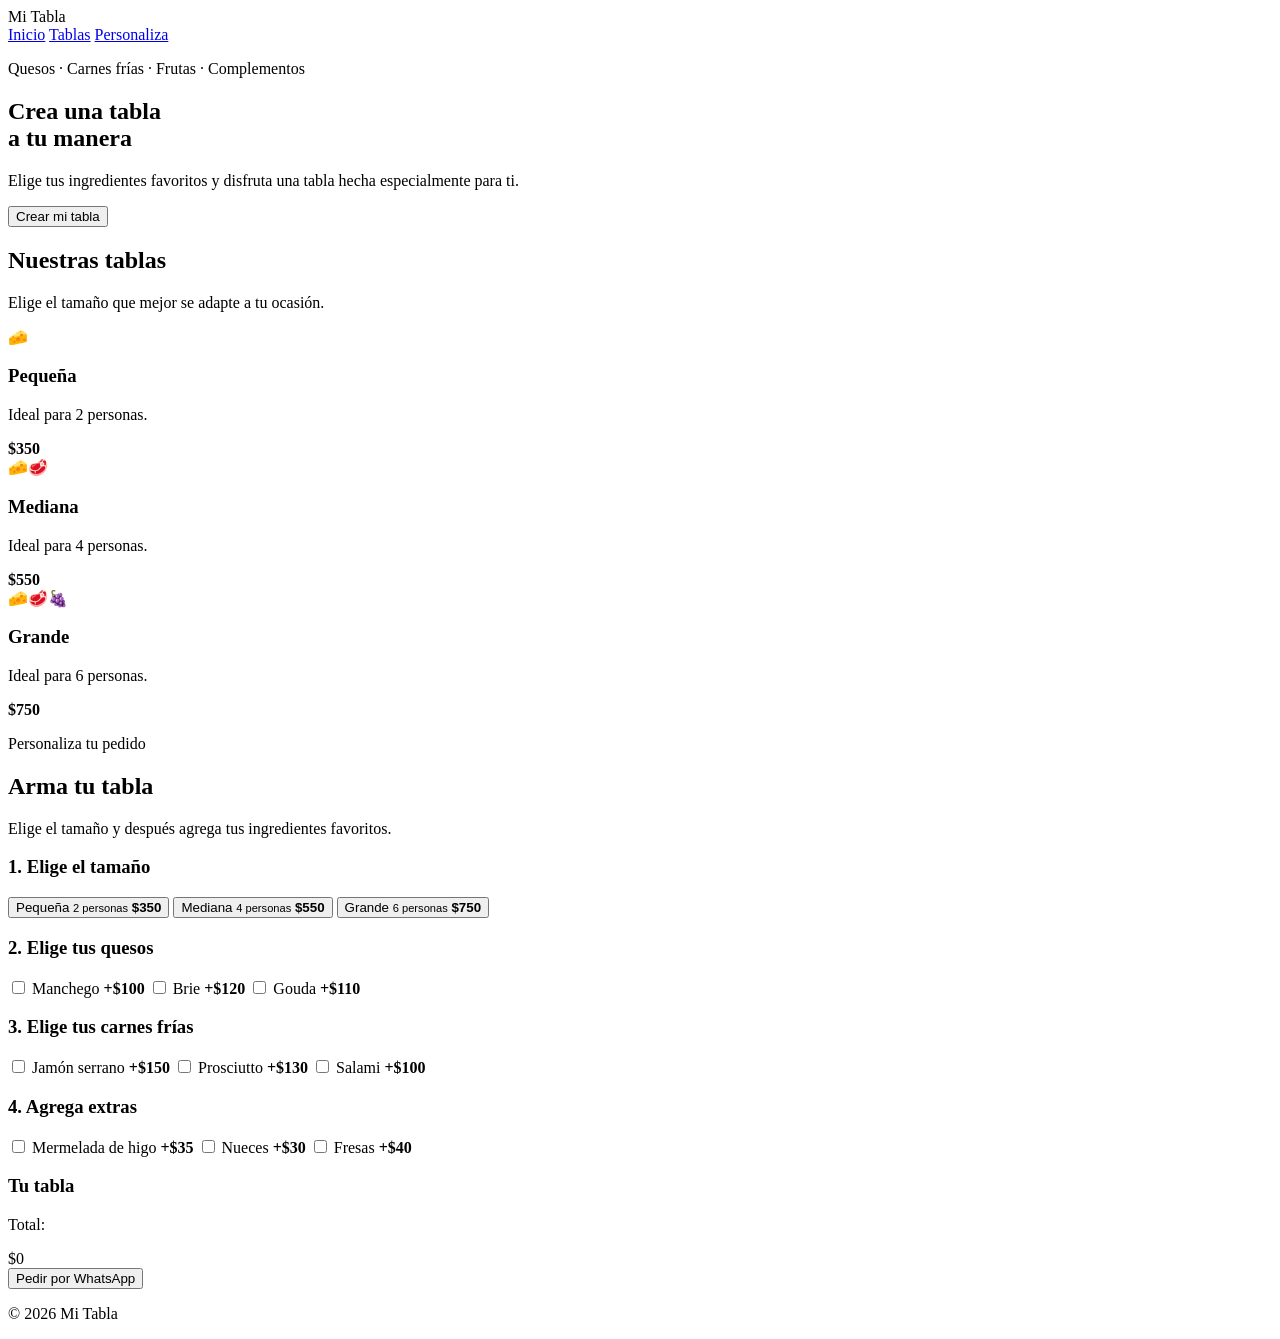
==== index.html @ a22daa03 "fase uno" ====
<!DOCTYPE html>
<html lang="es">

<head>
    <meta charset="UTF-8">
    <meta name="viewport" content="width=device-width, initial-scale=1.0">

    <title>Mi Tabla | Quesos y Carnes Frías</title>

    <link rel="stylesheet" href="css/styles.css">
</head>

<body>

    <!-- Navegación -->

    <header class="navbar">

        <div class="logo">
            Mi Tabla
        </div>

        <nav>
            <a href="#inicio">Inicio</a>
            <a href="#tablas">Tablas</a>
            <a href="#personaliza">Personaliza</a>
        </nav>

    </header>


    <!-- Portada -->

    <main>

        <section id="inicio" class="hero">

            <div class="hero-contenido">

                <p class="subtitulo">
                    Quesos · Carnes frías · Frutas · Complementos
                </p>

                <h1>
                    Crea una tabla<br>
                    a tu manera
                </h1>

                <p>
                    Elige tus ingredientes favoritos y disfruta
                    una tabla hecha especialmente para ti.
                </p>

                <button id="botonComenzar">
                    Crear mi tabla
                </button>

            </div>

        </section>


        <!-- Tablas -->

        <section id="tablas" class="seccion">

            <h2>Nuestras tablas</h2>

            <p class="descripcion">
                Elige el tamaño que mejor se adapte a tu ocasión.
            </p>


            <div class="tablas-container">

                <article class="tabla-card">

                    <div class="tabla-imagen">
                        🧀
                    </div>

                    <h3>Pequeña</h3>

                    <p>
                        Ideal para 2 personas.
                    </p>

                    <strong>$350</strong>

                </article>


                <article class="tabla-card">

                    <div class="tabla-imagen">
                        🧀🥩
                    </div>

                    <h3>Mediana</h3>

                    <p>
                        Ideal para 4 personas.
                    </p>

                    <strong>$550</strong>

                </article>


                <article class="tabla-card">

                    <div class="tabla-imagen">
                        🧀🥩🍇
                    </div>

                    <h3>Grande</h3>

                    <p>
                        Ideal para 6 personas.
                    </p>

                    <strong>$750</strong>

                </article>

            </div>

        </section>


        <!-- Personalización -->
<section id="personaliza" class="constructor">

    <div class="constructor-header">

        <p class="subtitulo">
            Personaliza tu pedido
        </p>

        <h2>Arma tu tabla</h2>

        <p>
            Elige el tamaño y después agrega tus ingredientes favoritos.
        </p>

    </div>


    <div class="constructor-contenido">


        <!-- TAMAÑO -->

        <div class="opciones">

            <h3>1. Elige el tamaño</h3>

            <div class="opciones-grid">

                <button class="opcion-tabla" data-precio="350">
                    <span>Pequeña</span>
                    <small>2 personas</small>
                    <strong>$350</strong>
                </button>

                <button class="opcion-tabla" data-precio="550">
                    <span>Mediana</span>
                    <small>4 personas</small>
                    <strong>$550</strong>
                </button>

                <button class="opcion-tabla" data-precio="750">
                    <span>Grande</span>
                    <small>6 personas</small>
                    <strong>$750</strong>
                </button>

            </div>

        </div>


        <!-- QUESOS -->

        <div class="opciones">

            <h3>2. Elige tus quesos</h3>

            <label class="checkbox-opcion">
                <input type="checkbox" value="100">
                <span>Manchego</span>
                <strong>+$100</strong>
            </label>

            <label class="checkbox-opcion">
                <input type="checkbox" value="120">
                <span>Brie</span>
                <strong>+$120</strong>
            </label>

            <label class="checkbox-opcion">
                <input type="checkbox" value="110">
                <span>Gouda</span>
                <strong>+$110</strong>
            </label>

        </div>


        <!-- JAMONES -->

        <div class="opciones">

            <h3>3. Elige tus carnes frías</h3>

            <label class="checkbox-opcion">
                <input type="checkbox" value="150">
                <span>Jamón serrano</span>
                <strong>+$150</strong>
            </label>

            <label class="checkbox-opcion">
                <input type="checkbox" value="130">
                <span>Prosciutto</span>
                <strong>+$130</strong>
            </label>

            <label class="checkbox-opcion">
                <input type="checkbox" value="100">
                <span>Salami</span>
                <strong>+$100</strong>
            </label>

        </div>


        <!-- EXTRAS -->

        <div class="opciones">

            <h3>4. Agrega extras</h3>

            <label class="checkbox-opcion">
                <input type="checkbox" value="35">
                <span>Mermelada de higo</span>
                <strong>+$35</strong>
            </label>

            <label class="checkbox-opcion">
                <input type="checkbox" value="30">
                <span>Nueces</span>
                <strong>+$30</strong>
            </label>

            <label class="checkbox-opcion">
                <input type="checkbox" value="40">
                <span>Fresas</span>
                <strong>+$40</strong>
            </label>

        </div>


        <!-- RESUMEN -->

        <div class="resumen">

            <h3>Tu tabla</h3>

            <p>
                Total:
            </p>

            <div id="total">
                $0
            </div>

            <button id="botonPedido">
                Pedir por WhatsApp
            </button>

        </div>

    </div>

</section>

    </main>


    <footer>

        <p>
            © 2026 Mi Tabla
        </p>

    </footer>


    <script src="js/app.js"></script>

</body>

</html>
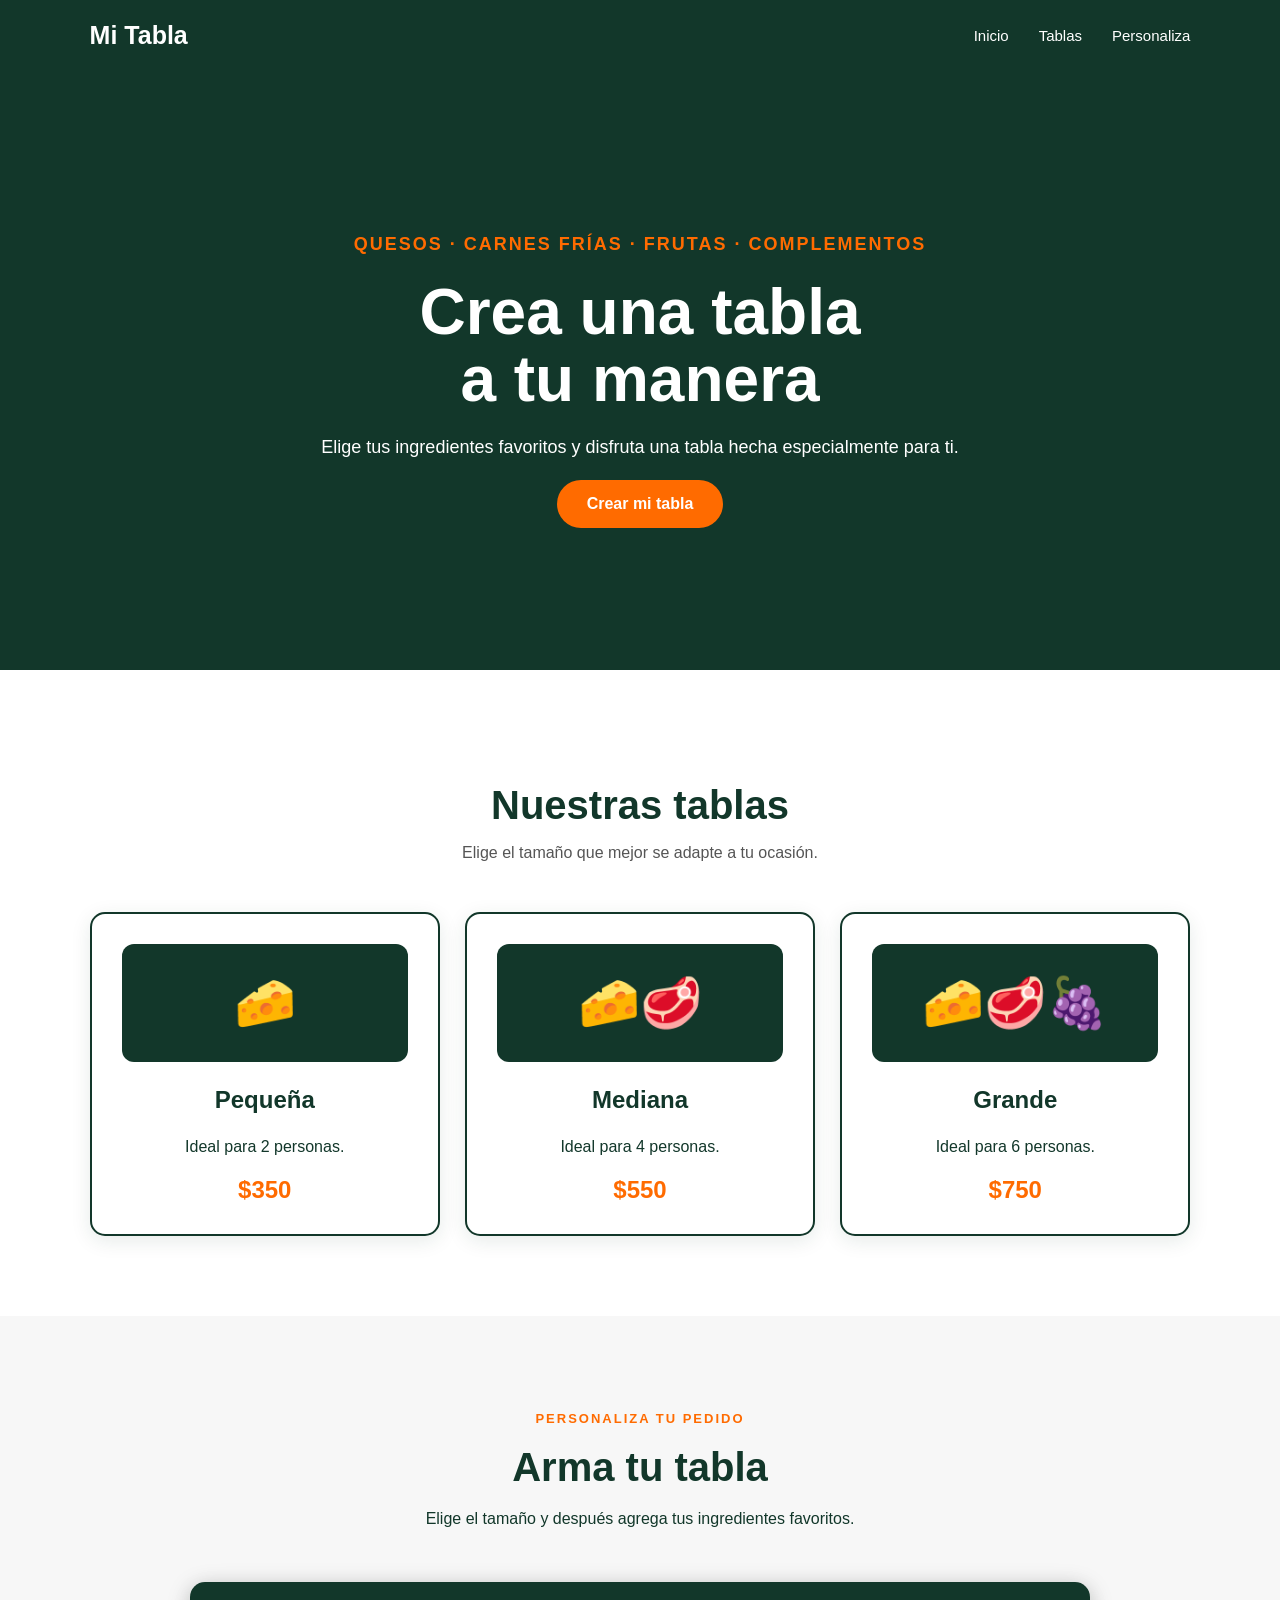
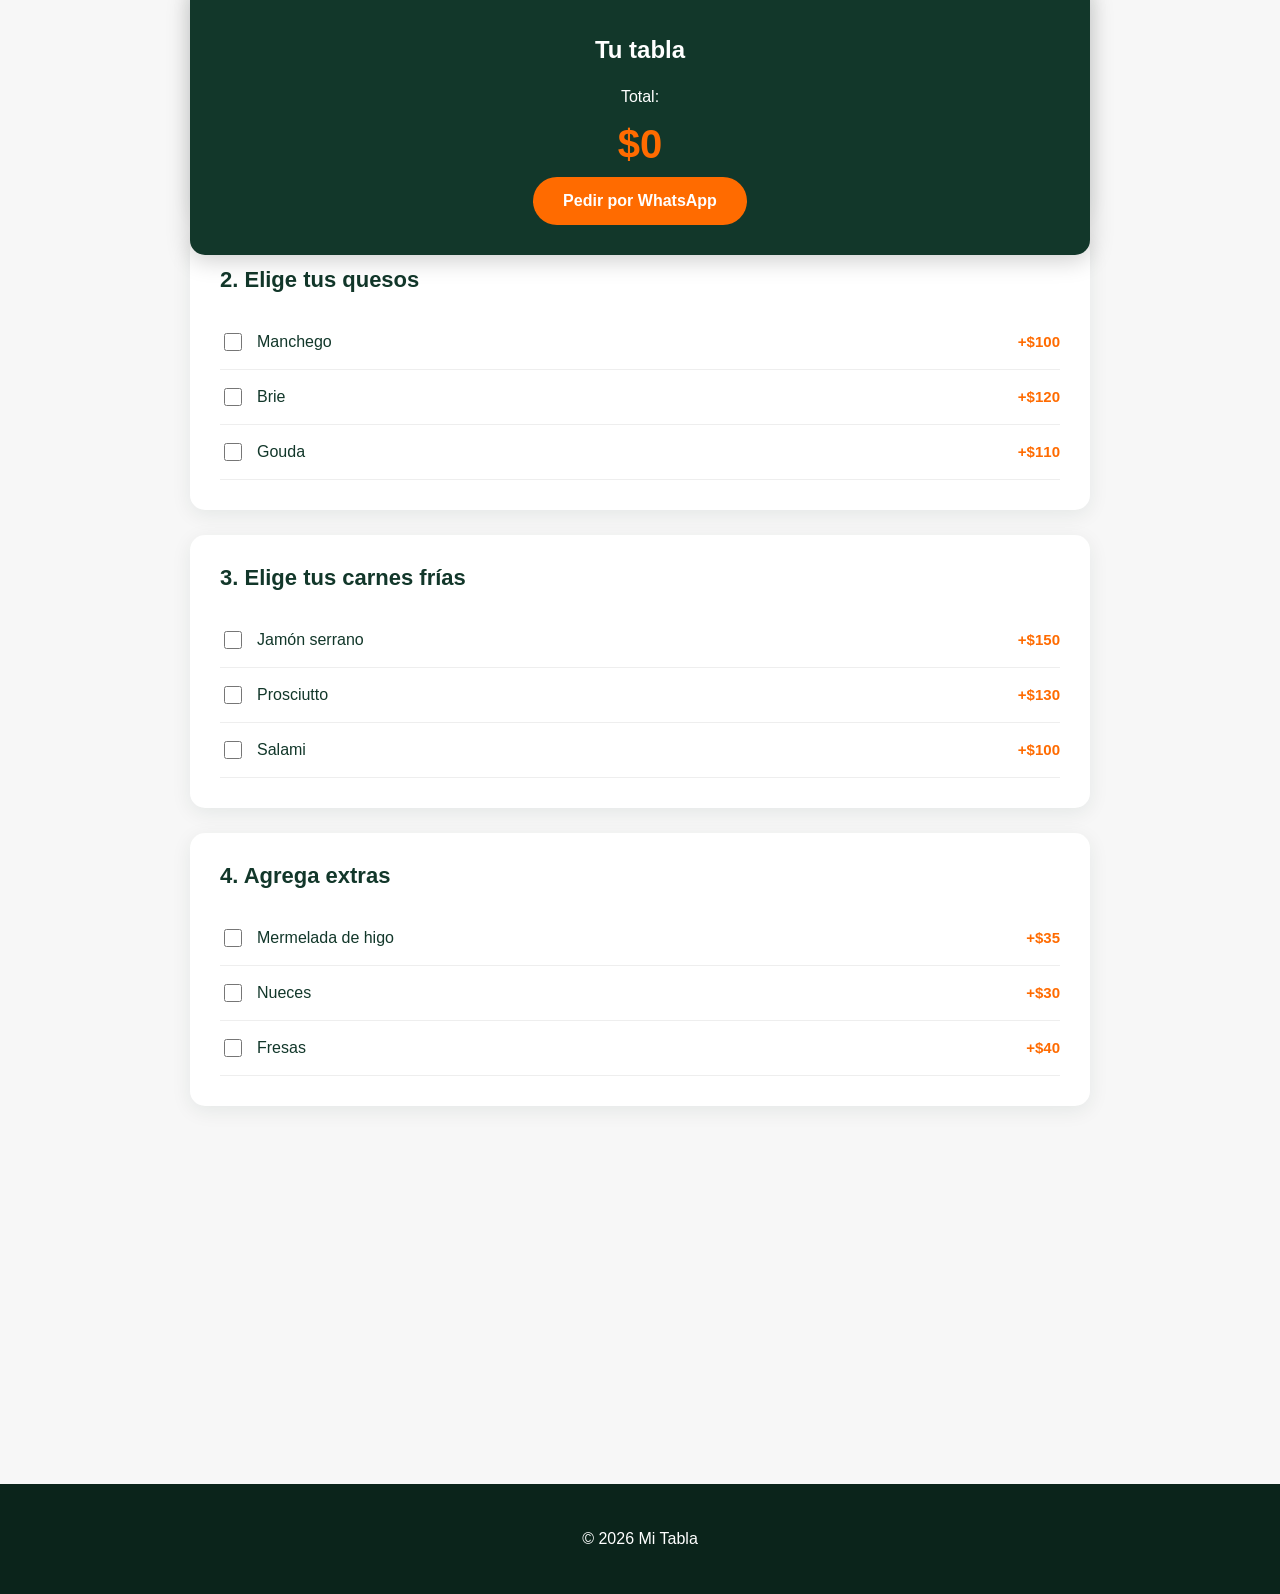
==== commit b7dd2915: "perrito caliente" ====
--- a/index.html
+++ b/index.html
@@ -7,7 +7,7 @@
 
     <title>Mi Tabla | Quesos y Carnes Frías</title>
 
-    <link rel="stylesheet" href="css/styles.css">
+    <link rel="stylesheet" href="CSS/styles.css">
 </head>
 
 <body>
--- a/CSS/styles.css
+++ b/CSS/styles.css
@@ -0,0 +1,488 @@
+/* =========================
+   CONFIGURACIÓN GENERAL
+========================= */
+
+* {
+    box-sizing: border-box;
+}
+
+html {
+    scroll-behavior: smooth;
+}
+
+body {
+    margin: 0;
+    font-family: Arial, sans-serif;
+    background-color: #ffffff;
+    color: #12372A;
+}
+
+button {
+    font-family: inherit;
+    cursor: pointer;
+}
+
+
+/* =========================
+   NAVEGACIÓN
+========================= */
+
+.navbar {
+    height: 70px;
+    padding: 0 7%;
+
+    display: flex;
+    align-items: center;
+    justify-content: space-between;
+
+    background-color: #12372A;
+    color: #ffffff;
+}
+
+.logo {
+    font-size: 25px;
+    font-weight: bold;
+    color: #ffffff;
+}
+
+nav {
+    display: flex;
+    gap: 30px;
+}
+
+nav a {
+    text-decoration: none;
+    color: #ffffff;
+    font-size: 15px;
+}
+
+nav a:hover {
+    color: #FF6B00;
+}
+
+
+/* =========================
+   HERO / PORTADA
+========================= */
+
+.hero {
+    min-height: 600px;
+
+    display: flex;
+    align-items: center;
+    justify-content: center;
+
+    padding: 60px 20px;
+
+    text-align: center;
+
+    background-color: #12372A;
+    color: #ffffff;
+}
+
+.hero-contenido {
+    max-width: 750px;
+}
+
+.subtitulo {
+    margin-bottom: 15px;
+
+    color: #FF6B00;
+
+    text-transform: uppercase;
+    letter-spacing: 2px;
+    font-size: 13px;
+    font-weight: bold;
+}
+
+.hero h1 {
+    margin: 20px 0;
+
+    font-size: 64px;
+    line-height: 1.05;
+}
+
+.hero p {
+    font-size: 18px;
+    line-height: 1.6;
+}
+
+
+/* =========================
+   BOTONES
+========================= */
+
+button {
+    border: none;
+    border-radius: 30px;
+
+    padding: 15px 30px;
+
+    background-color: #FF6B00;
+    color: #ffffff;
+
+    font-size: 16px;
+    font-weight: bold;
+
+    transition: 0.2s;
+}
+
+button:hover {
+    background-color: #e85f00;
+    transform: translateY(-2px);
+}
+
+
+/* =========================
+   SECCIÓN DE TABLAS
+========================= */
+
+.seccion {
+    padding: 80px 7%;
+
+    background-color: #ffffff;
+
+    text-align: center;
+}
+
+.seccion h2,
+.personaliza h2 {
+    margin-bottom: 10px;
+
+    color: #12372A;
+
+    font-size: 40px;
+}
+
+.descripcion {
+    color: #555555;
+}
+
+
+/* =========================
+   TARJETAS DE TABLAS
+========================= */
+
+.tablas-container {
+    margin-top: 50px;
+
+    display: grid;
+    grid-template-columns: repeat(3, 1fr);
+
+    gap: 25px;
+}
+
+.tabla-card {
+    padding: 30px;
+
+    background-color: #ffffff;
+
+    border: 2px solid #12372A;
+    border-radius: 15px;
+
+    box-shadow: 0 5px 20px rgba(18, 55, 42, 0.10);
+
+    transition: 0.2s;
+}
+
+.tabla-card:hover {
+    transform: translateY(-5px);
+
+    border-color: #FF6B00;
+}
+
+.tabla-imagen {
+    padding: 30px;
+
+    background-color: #12372A;
+
+    border-radius: 12px;
+
+    font-size: 50px;
+}
+
+.tabla-card h3 {
+    color: #12372A;
+    font-size: 24px;
+}
+
+.tabla-card strong {
+    display: block;
+
+    margin-top: 20px;
+
+    color: #FF6B00;
+
+    font-size: 24px;
+}
+
+
+/* =========================
+   CONSTRUCTOR
+========================= */
+
+.constructor {
+    padding: 80px 7%;
+
+    background-color: #f7f7f7;
+}
+
+.constructor-header {
+    max-width: 700px;
+
+    margin: 0 auto 50px;
+
+    text-align: center;
+}
+
+.constructor-header h2 {
+    margin: 10px 0;
+
+    color: #12372A;
+
+    font-size: 40px;
+}
+
+.constructor-header p {
+    line-height: 1.6;
+}
+
+
+/* =========================
+   CONTENIDO DEL CONSTRUCTOR
+========================= */
+
+.constructor-contenido {
+    max-width: 900px;
+
+    margin: auto;
+}
+
+.opciones {
+    margin-bottom: 25px;
+    padding: 30px;
+
+    background-color: #ffffff;
+
+    border-radius: 15px;
+
+    box-shadow: 0 5px 20px rgba(18, 55, 42, 0.08);
+}
+
+.opciones h3 {
+    margin-top: 0;
+
+    color: #12372A;
+
+    font-size: 22px;
+}
+
+
+/* =========================
+   TAMAÑOS DE TABLA
+========================= */
+
+.opciones-grid {
+    display: grid;
+
+    grid-template-columns: repeat(3, 1fr);
+
+    gap: 15px;
+}
+
+.opcion-tabla {
+    margin: 0;
+    padding: 20px;
+
+    display: flex;
+    flex-direction: column;
+    gap: 8px;
+
+    background-color: #ffffff;
+    color: #12372A;
+
+    border: 2px solid #12372A;
+    border-radius: 12px;
+}
+
+.opcion-tabla:hover {
+    background-color: #fff3e8;
+    border-color: #FF6B00;
+}
+
+.opcion-tabla span {
+    font-size: 20px;
+    font-weight: bold;
+}
+
+.opcion-tabla small {
+    font-size: 14px;
+    color: #666666;
+}
+
+.opcion-tabla strong {
+    color: #FF6B00;
+    font-size: 20px;
+}
+
+
+/* TAMAÑO SELECCIONADO */
+
+.opcion-tabla.seleccionada {
+    background-color: #12372A;
+    border-color: #FF6B00;
+    color: #ffffff;
+}
+
+.opcion-tabla.seleccionada small {
+    color: #ffffff;
+}
+
+.opcion-tabla.seleccionada strong {
+    color: #FF6B00;
+}
+
+
+/* =========================
+   INGREDIENTES
+========================= */
+
+.checkbox-opcion {
+    display: flex;
+    align-items: center;
+
+    padding: 15px 0;
+
+    border-bottom: 1px solid #eeeeee;
+
+    cursor: pointer;
+}
+
+.checkbox-opcion input {
+    width: 18px;
+    height: 18px;
+
+    margin-right: 15px;
+
+    accent-color: #FF6B00;
+}
+
+.checkbox-opcion span {
+    flex: 1;
+}
+
+.checkbox-opcion strong {
+    color: #FF6B00;
+
+    font-size: 15px;
+}
+
+
+/* =========================
+   RESUMEN DEL PEDIDO
+========================= */
+
+.resumen {
+    position: sticky;
+    bottom: 15px;
+
+    padding: 30px;
+
+    background-color: #12372A;
+    color: #ffffff;
+
+    border-radius: 15px;
+
+    text-align: center;
+
+    box-shadow: 0 5px 25px rgba(0, 0, 0, 0.20);
+}
+
+.resumen h3 {
+    font-size: 24px;
+}
+
+#total {
+    margin: 10px 0;
+
+    color: #FF6B00;
+
+    font-size: 40px;
+    font-weight: bold;
+}
+
+
+/* =========================
+   SECCIÓN PERSONALIZA
+========================= */
+
+.personaliza {
+    padding: 100px 20px;
+
+    background-color: #12372A;
+
+    color: #ffffff;
+
+    text-align: center;
+}
+
+.personaliza h2 {
+    color: #ffffff;
+}
+
+
+/* =========================
+   FOOTER
+========================= */
+
+footer {
+    padding: 30px;
+
+    background-color: #0b241b;
+
+    color: #ffffff;
+
+    text-align: center;
+}
+
+
+/* =========================
+   RESPONSIVE
+========================= */
+
+@media (max-width: 768px) {
+
+    .navbar {
+        padding: 0 20px;
+    }
+
+    nav {
+        display: none;
+    }
+
+    .hero {
+        min-height: 500px;
+    }
+
+    .hero h1 {
+        font-size: 45px;
+    }
+
+    .tablas-container {
+        grid-template-columns: 1fr;
+    }
+
+    .constructor {
+        padding: 60px 20px;
+    }
+
+    .opciones-grid {
+        grid-template-columns: 1fr;
+    }
+
+    .seccion h2,
+    .constructor-header h2 {
+        font-size: 32px;
+    }
+
+}
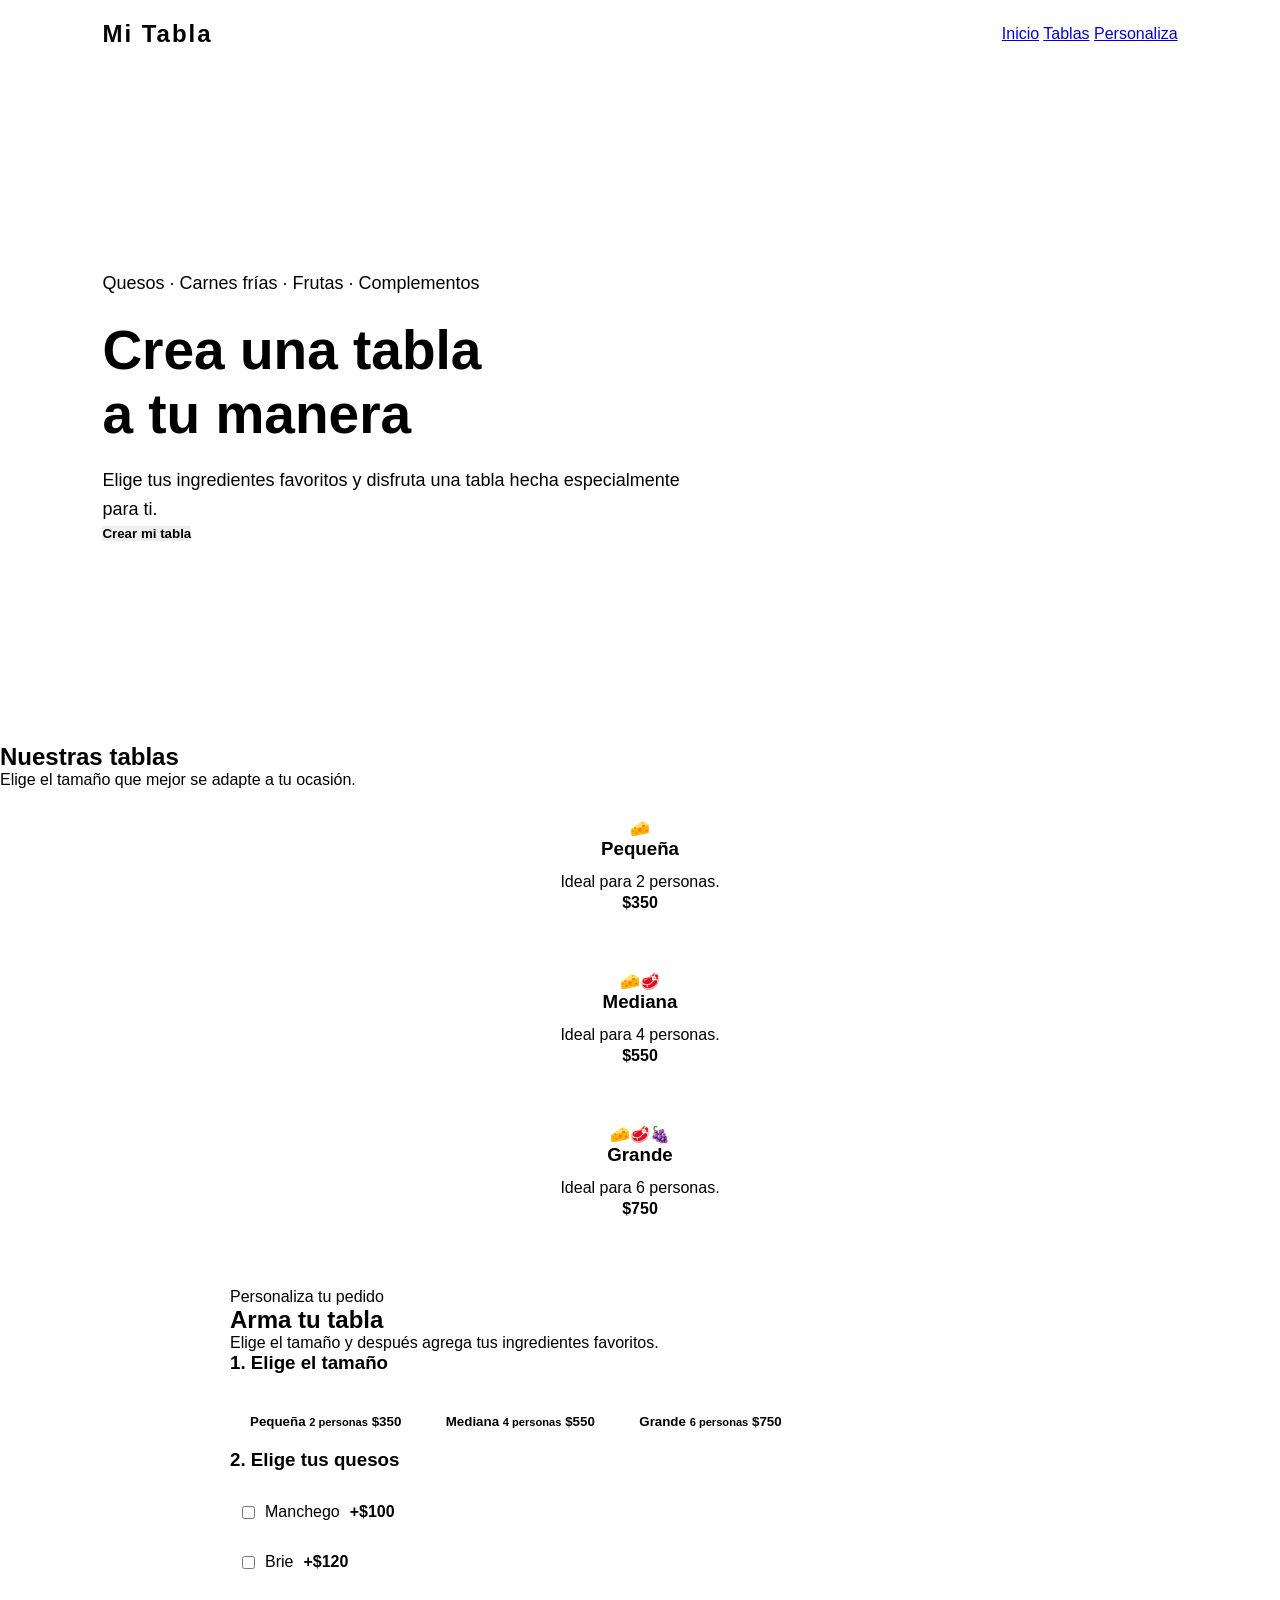
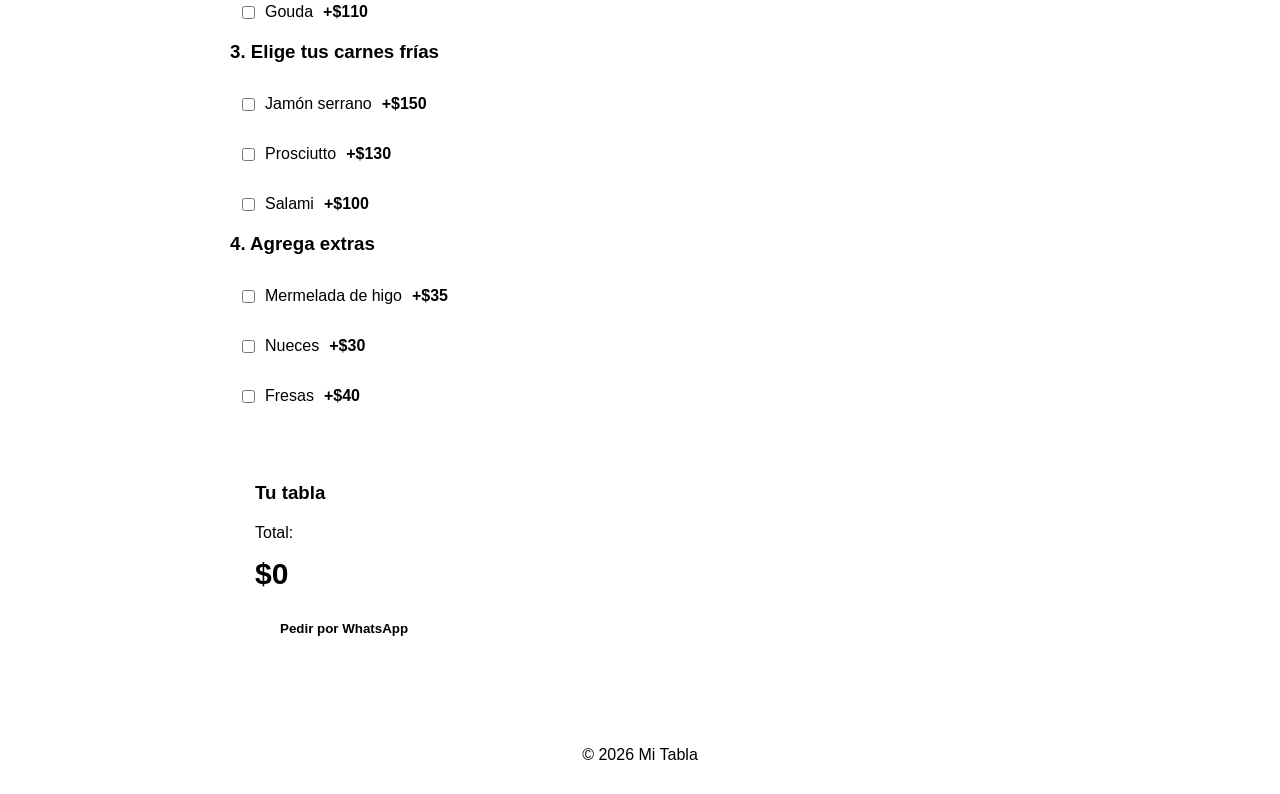
==== commit 2826210e: "PALETA DE COLORES Y JS" ====
--- a/index.html
+++ b/index.html
@@ -297,7 +297,7 @@
     </footer>
 
 
-    <script src="js/app.js"></script>
+    <script src="JS/app.js"></script>
 
 </body>
 
--- a/CSS/styles.css
+++ b/CSS/styles.css
@@ -1,108 +1,100 @@
-/* =========================
-   CONFIGURACIÓN GENERAL
+```css
+/* =========================
+   PALETA
+========================= */
+
+:root {
+    --cafe-oscuro: #592202;
+    --dorado: #A66D03;
+    --crema: #F2DDB6;
+    --naranja: #D98F4E;
+    --rojo: #BF2121;
+    --blanco: #FFFFFF;
+}
+
+
+/* =========================
+   GENERAL
 ========================= */
 
 * {
+    margin: 0;
+    padding: 0;
     box-sizing: border-box;
 }
 
-html {
-    scroll-behavior: smooth;
-}
-
 body {
-    margin: 0;
     font-family: Arial, sans-serif;
-    background-color: #ffffff;
-    color: #12372A;
-}
-
-button {
-    font-family: inherit;
-    cursor: pointer;
-}
-
-
-/* =========================
-   NAVEGACIÓN
+    background: var(--crema);
+    color: var(--cafe-oscuro);
+}
+
+
+/* =========================
+   NAVBAR
 ========================= */
 
 .navbar {
-    height: 70px;
-    padding: 0 7%;
-
+    background: var(--cafe-oscuro);
+    color: var(--blanco);
+    padding: 20px 8%;
     display: flex;
+    justify-content: space-between;
     align-items: center;
-    justify-content: space-between;
-
-    background-color: #12372A;
-    color: #ffffff;
 }
 
 .logo {
-    font-size: 25px;
-    font-weight: bold;
-    color: #ffffff;
-}
-
-nav {
+    font-size: 24px;
+    font-weight: bold;
+    letter-spacing: 2px;
+}
+
+.nav-links {
     display: flex;
-    gap: 30px;
-}
-
-nav a {
+    gap: 25px;
+    list-style: none;
+}
+
+.nav-links a {
+    color: var(--blanco);
     text-decoration: none;
-    color: #ffffff;
-    font-size: 15px;
-}
-
-nav a:hover {
-    color: #FF6B00;
-}
-
-
-/* =========================
-   HERO / PORTADA
+    font-weight: bold;
+}
+
+.nav-links a:hover {
+    color: var(--naranja);
+}
+
+
+/* =========================
+   HERO
 ========================= */
 
 .hero {
-    min-height: 600px;
-
+    min-height: 75vh;
+    padding: 100px 8%;
     display: flex;
-    align-items: center;
+    flex-direction: column;
     justify-content: center;
-
-    padding: 60px 20px;
-
-    text-align: center;
-
-    background-color: #12372A;
-    color: #ffffff;
-}
-
-.hero-contenido {
-    max-width: 750px;
-}
-
-.subtitulo {
-    margin-bottom: 15px;
-
-    color: #FF6B00;
-
-    text-transform: uppercase;
+    align-items: flex-start;
+    background: var(--crema);
+}
+
+.hero small {
+    color: var(--dorado);
+    font-weight: bold;
     letter-spacing: 2px;
-    font-size: 13px;
-    font-weight: bold;
 }
 
 .hero h1 {
+    font-size: 55px;
+    max-width: 700px;
     margin: 20px 0;
-
-    font-size: 64px;
-    line-height: 1.05;
+    color: var(--cafe-oscuro);
 }
 
 .hero p {
+    max-width: 600px;
     font-size: 18px;
     line-height: 1.6;
 }
@@ -114,106 +106,70 @@
 
 button {
     border: none;
-    border-radius: 30px;
-
+    cursor: pointer;
+    font-weight: bold;
+}
+
+.btn-principal {
+    margin-top: 30px;
     padding: 15px 30px;
-
-    background-color: #FF6B00;
-    color: #ffffff;
-
+    background: var(--dorado);
+    color: var(--blanco);
+    border-radius: 8px;
     font-size: 16px;
-    font-weight: bold;
-
-    transition: 0.2s;
-}
-
-button:hover {
-    background-color: #e85f00;
-    transform: translateY(-2px);
-}
-
-
-/* =========================
-   SECCIÓN DE TABLAS
-========================= */
-
-.seccion {
-    padding: 80px 7%;
-
-    background-color: #ffffff;
-
+}
+
+.btn-principal:hover {
+    background: var(--rojo);
+}
+
+
+/* =========================
+   CATÁLOGO
+========================= */
+
+.catalogo {
+    padding: 80px 8%;
+    background: var(--blanco);
+}
+
+.catalogo h2 {
     text-align: center;
-}
-
-.seccion h2,
-.personaliza h2 {
-    margin-bottom: 10px;
-
-    color: #12372A;
-
-    font-size: 40px;
-}
-
-.descripcion {
-    color: #555555;
-}
-
-
-/* =========================
-   TARJETAS DE TABLAS
-========================= */
-
-.tablas-container {
-    margin-top: 50px;
-
+    margin-bottom: 50px;
+    color: var(--cafe-oscuro);
+}
+
+.tablas {
     display: grid;
     grid-template-columns: repeat(3, 1fr);
-
-    gap: 25px;
+    gap: 30px;
 }
 
 .tabla-card {
+    background: var(--crema);
     padding: 30px;
-
-    background-color: #ffffff;
-
-    border: 2px solid #12372A;
     border-radius: 15px;
-
-    box-shadow: 0 5px 20px rgba(18, 55, 42, 0.10);
-
-    transition: 0.2s;
+    text-align: center;
+    border: 2px solid var(--naranja);
+    transition: 0.3s;
 }
 
 .tabla-card:hover {
     transform: translateY(-5px);
-
-    border-color: #FF6B00;
-}
-
-.tabla-imagen {
-    padding: 30px;
-
-    background-color: #12372A;
-
-    border-radius: 12px;
-
-    font-size: 50px;
+}
+
+.tabla-card .emoji {
+    font-size: 60px;
+    margin-bottom: 20px;
 }
 
 .tabla-card h3 {
-    color: #12372A;
-    font-size: 24px;
-}
-
-.tabla-card strong {
-    display: block;
-
-    margin-top: 20px;
-
-    color: #FF6B00;
-
-    font-size: 24px;
+    color: var(--cafe-oscuro);
+    margin-bottom: 10px;
+}
+
+.tabla-card p {
+    line-height: 1.5;
 }
 
 
@@ -221,228 +177,128 @@
    CONSTRUCTOR
 ========================= */
 
+.personaliza {
+    padding: 80px 8%;
+    background: var(--crema);
+}
+
+.personaliza h2 {
+    text-align: center;
+    margin-bottom: 40px;
+}
+
 .constructor {
-    padding: 80px 7%;
-
-    background-color: #f7f7f7;
-}
-
-.constructor-header {
-    max-width: 700px;
-
-    margin: 0 auto 50px;
-
-    text-align: center;
-}
-
-.constructor-header h2 {
-    margin: 10px 0;
-
-    color: #12372A;
-
-    font-size: 40px;
-}
-
-.constructor-header p {
-    line-height: 1.6;
-}
-
-
-/* =========================
-   CONTENIDO DEL CONSTRUCTOR
-========================= */
-
-.constructor-contenido {
     max-width: 900px;
-
     margin: auto;
-}
-
-.opciones {
-    margin-bottom: 25px;
-    padding: 30px;
-
-    background-color: #ffffff;
-
+    background: var(--blanco);
+    padding: 40px;
     border-radius: 15px;
-
-    box-shadow: 0 5px 20px rgba(18, 55, 42, 0.08);
-}
-
-.opciones h3 {
-    margin-top: 0;
-
-    color: #12372A;
-
-    font-size: 22px;
-}
-
-
-/* =========================
-   TAMAÑOS DE TABLA
-========================= */
-
-.opciones-grid {
+}
+
+.constructor h3 {
+    margin-bottom: 20px;
+    color: var(--cafe-oscuro);
+}
+
+
+/* =========================
+   TAMAÑOS
+========================= */
+
+.opciones-tabla {
     display: grid;
-
     grid-template-columns: repeat(3, 1fr);
-
     gap: 15px;
+    margin-bottom: 40px;
 }
 
 .opcion-tabla {
-    margin: 0;
     padding: 20px;
-
-    display: flex;
-    flex-direction: column;
-    gap: 8px;
-
-    background-color: #ffffff;
-    color: #12372A;
-
-    border: 2px solid #12372A;
-    border-radius: 12px;
+    border: 2px solid var(--naranja);
+    background: var(--blanco);
+    border-radius: 10px;
+    color: var(--cafe-oscuro);
+    transition: 0.2s;
 }
 
 .opcion-tabla:hover {
-    background-color: #fff3e8;
-    border-color: #FF6B00;
-}
-
-.opcion-tabla span {
-    font-size: 20px;
-    font-weight: bold;
-}
-
-.opcion-tabla small {
-    font-size: 14px;
-    color: #666666;
-}
-
-.opcion-tabla strong {
-    color: #FF6B00;
-    font-size: 20px;
-}
-
-
-/* TAMAÑO SELECCIONADO */
+    background: var(--crema);
+}
 
 .opcion-tabla.seleccionada {
-    background-color: #12372A;
-    border-color: #FF6B00;
-    color: #ffffff;
-}
-
-.opcion-tabla.seleccionada small {
-    color: #ffffff;
-}
-
-.opcion-tabla.seleccionada strong {
-    color: #FF6B00;
+    background: var(--dorado);
+    color: var(--blanco);
+    border-color: var(--dorado);
 }
 
 
 /* =========================
    INGREDIENTES
 ========================= */
+
+.ingredientes {
+    margin-top: 30px;
+}
 
 .checkbox-opcion {
     display: flex;
     align-items: center;
-
-    padding: 15px 0;
-
-    border-bottom: 1px solid #eeeeee;
-
-    cursor: pointer;
+    gap: 10px;
+    padding: 12px;
+    margin-bottom: 8px;
+    background: var(--crema);
+    border-radius: 8px;
 }
 
 .checkbox-opcion input {
-    width: 18px;
-    height: 18px;
-
-    margin-right: 15px;
-
-    accent-color: #FF6B00;
-}
-
-.checkbox-opcion span {
-    flex: 1;
-}
-
-.checkbox-opcion strong {
-    color: #FF6B00;
-
-    font-size: 15px;
-}
-
-
-/* =========================
-   RESUMEN DEL PEDIDO
+    accent-color: var(--rojo);
+}
+
+
+/* =========================
+   RESUMEN
 ========================= */
 
 .resumen {
-    position: sticky;
-    bottom: 15px;
-
+    margin-top: 40px;
+    padding: 25px;
+    background: var(--cafe-oscuro);
+    color: var(--blanco);
+    border-radius: 10px;
+}
+
+.resumen h3 {
+    color: var(--blanco);
+}
+
+#total {
+    font-size: 30px;
+    font-weight: bold;
+    color: var(--naranja);
+    margin: 15px 0;
+}
+
+#botonPedido {
+    background: var(--rojo);
+    color: var(--blanco);
+    padding: 15px 25px;
+    border-radius: 8px;
+}
+
+#botonPedido:hover {
+    background: var(--dorado);
+}
+
+
+/* =========================
+   FOOTER
+========================= */
+
+footer {
+    background: var(--cafe-oscuro);
+    color: var(--blanco);
+    text-align: center;
     padding: 30px;
-
-    background-color: #12372A;
-    color: #ffffff;
-
-    border-radius: 15px;
-
-    text-align: center;
-
-    box-shadow: 0 5px 25px rgba(0, 0, 0, 0.20);
-}
-
-.resumen h3 {
-    font-size: 24px;
-}
-
-#total {
-    margin: 10px 0;
-
-    color: #FF6B00;
-
-    font-size: 40px;
-    font-weight: bold;
-}
-
-
-/* =========================
-   SECCIÓN PERSONALIZA
-========================= */
-
-.personaliza {
-    padding: 100px 20px;
-
-    background-color: #12372A;
-
-    color: #ffffff;
-
-    text-align: center;
-}
-
-.personaliza h2 {
-    color: #ffffff;
-}
-
-
-/* =========================
-   FOOTER
-========================= */
-
-footer {
-    padding: 30px;
-
-    background-color: #0b241b;
-
-    color: #ffffff;
-
-    text-align: center;
 }
 
 
@@ -453,36 +309,33 @@
 @media (max-width: 768px) {
 
     .navbar {
-        padding: 0 20px;
-    }
-
-    nav {
-        display: none;
+        flex-direction: column;
+        gap: 20px;
+    }
+
+    .nav-links {
+        gap: 15px;
     }
 
     .hero {
-        min-height: 500px;
+        min-height: 65vh;
+        padding: 70px 6%;
     }
 
     .hero h1 {
-        font-size: 45px;
-    }
-
-    .tablas-container {
+        font-size: 40px;
+    }
+
+    .tablas {
         grid-template-columns: 1fr;
     }
 
+    .opciones-tabla {
+        grid-template-columns: 1fr;
+    }
+
     .constructor {
-        padding: 60px 20px;
-    }
-
-    .opciones-grid {
-        grid-template-columns: 1fr;
-    }
-
-    .seccion h2,
-    .constructor-header h2 {
-        font-size: 32px;
-    }
-
-}+        padding: 25px;
+    }
+}
+
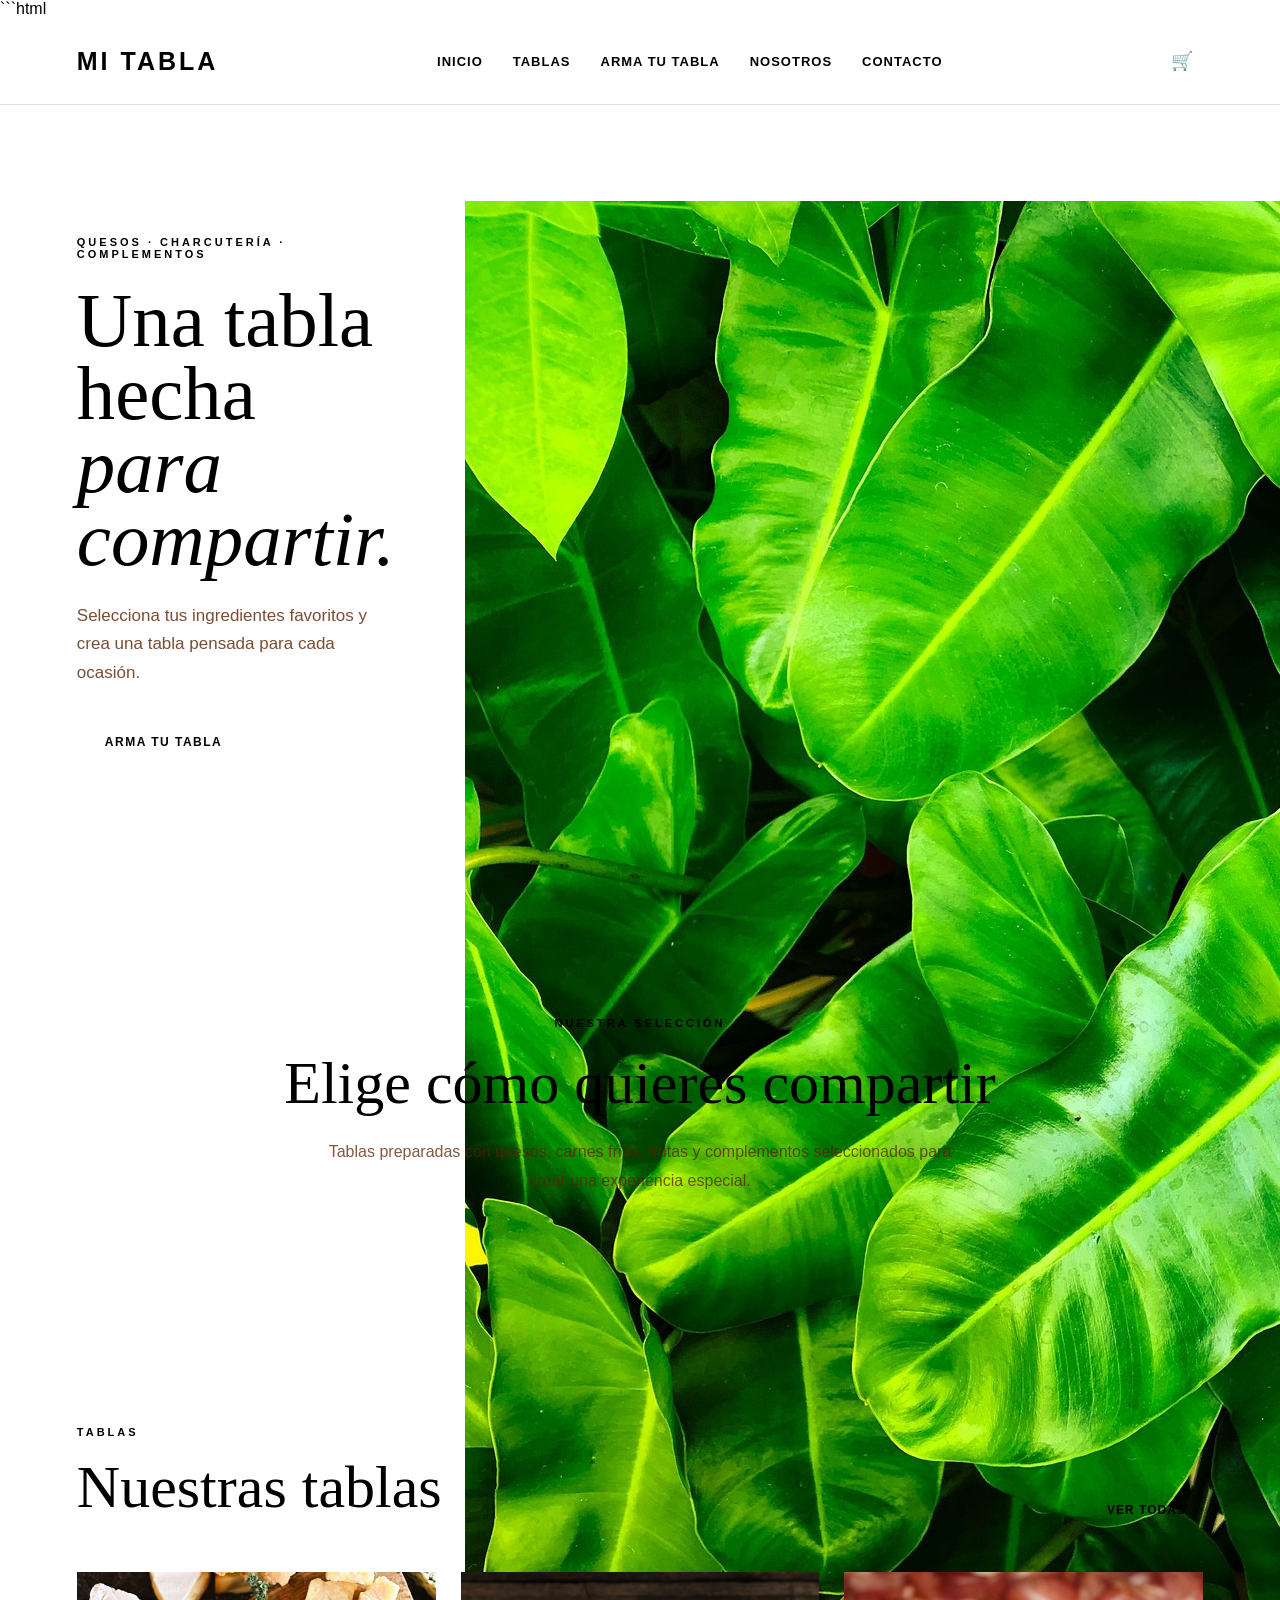
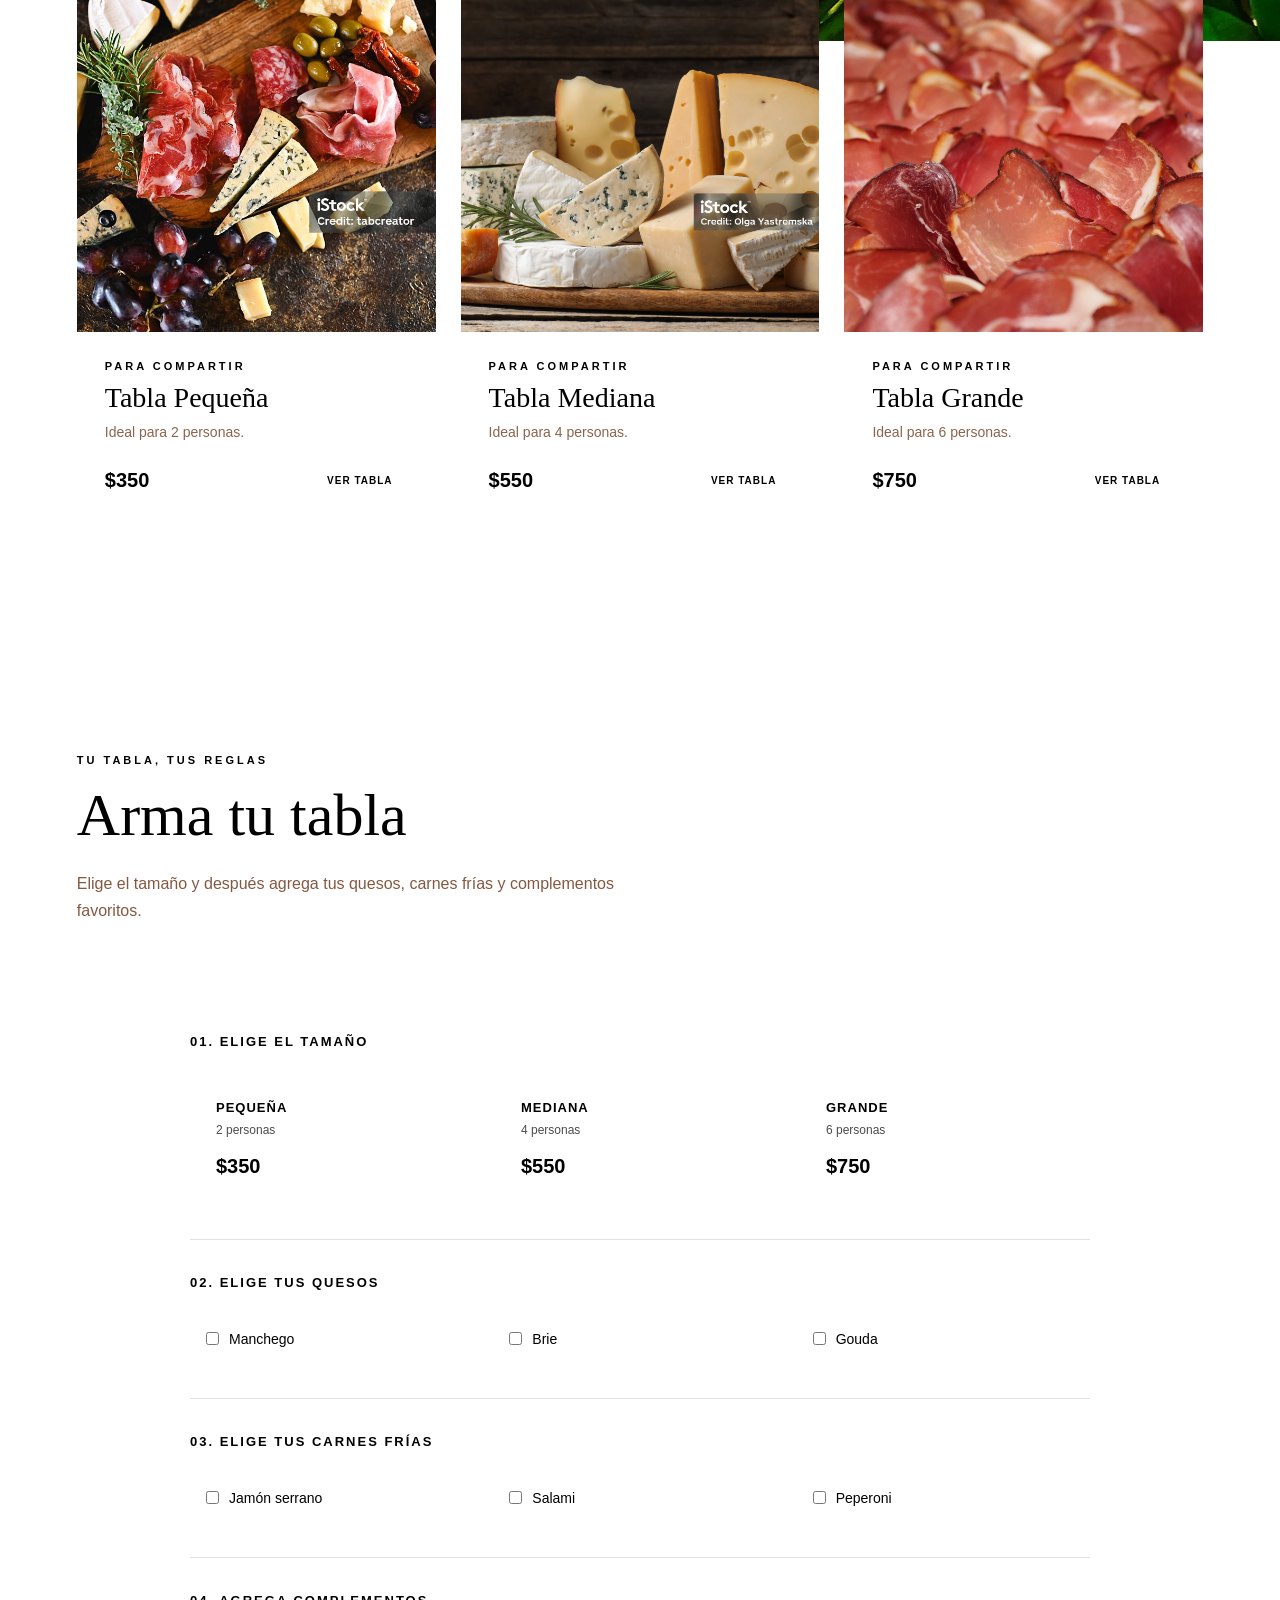
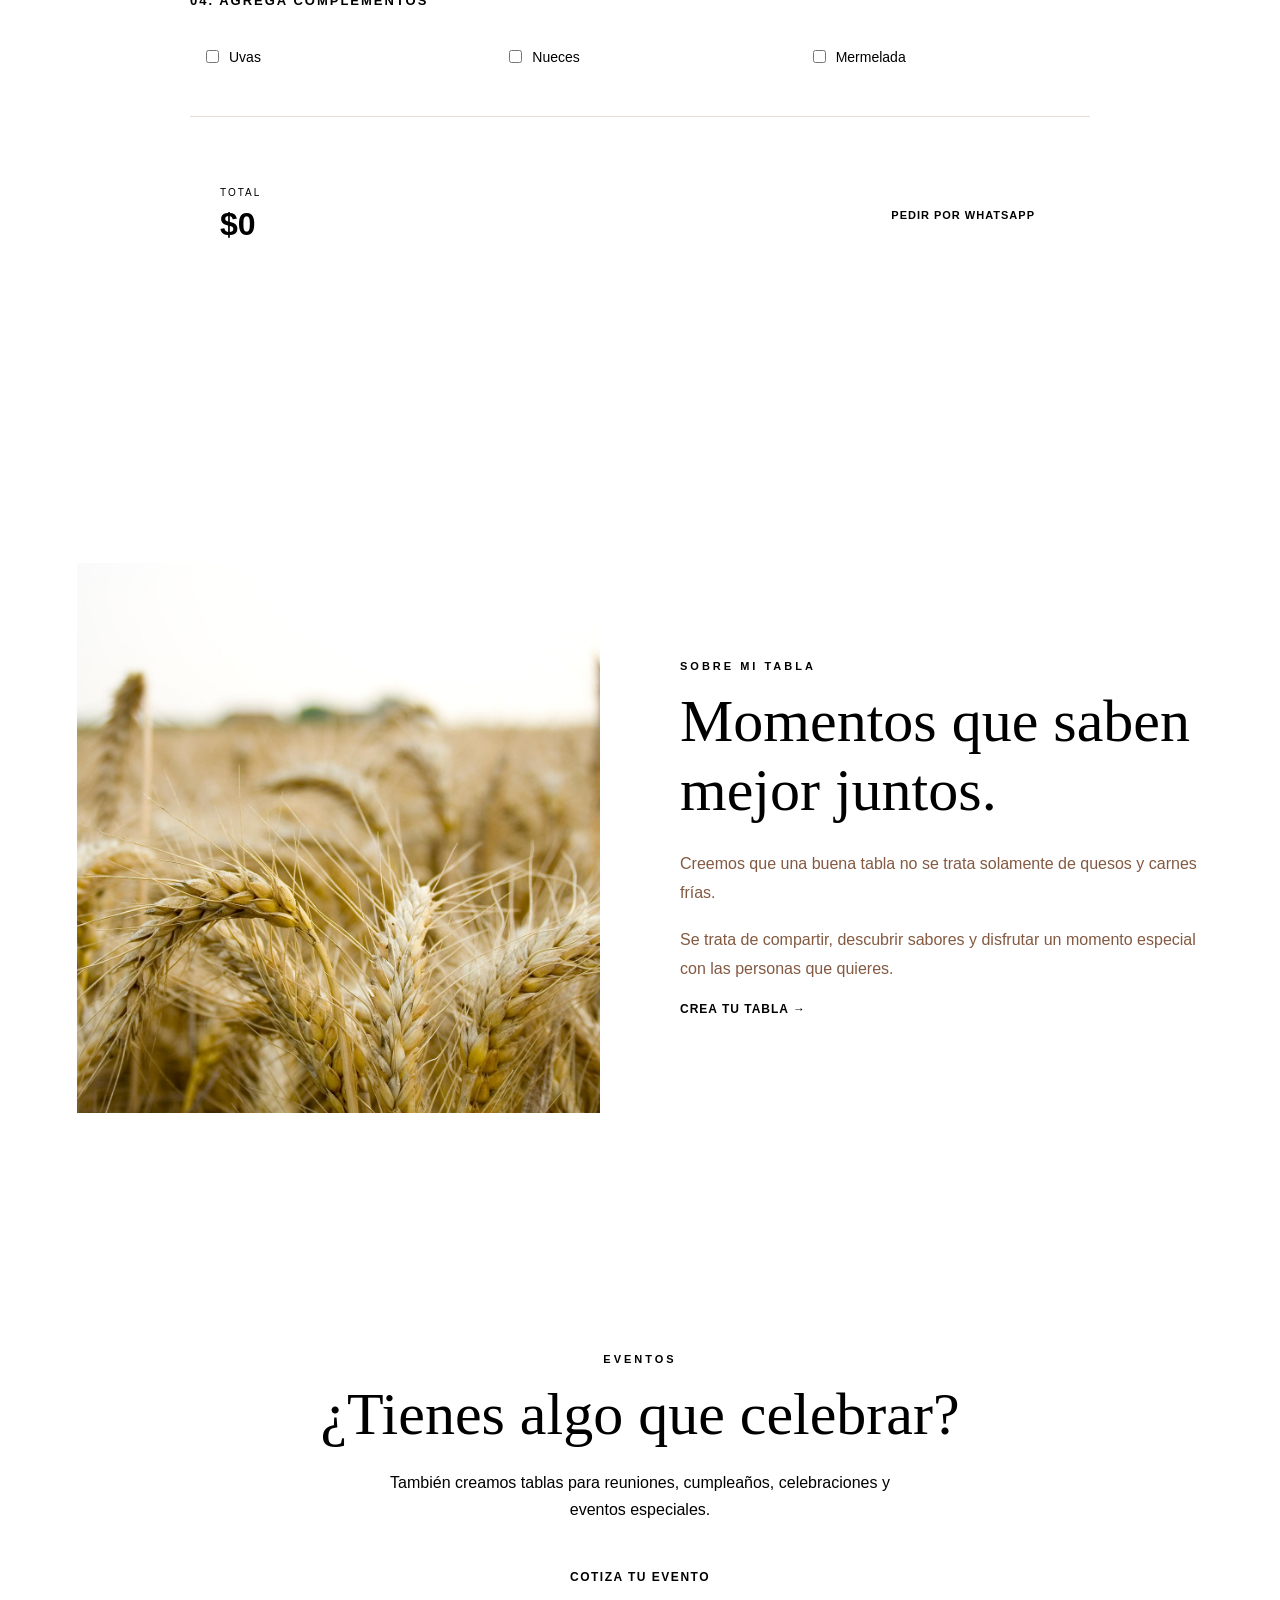
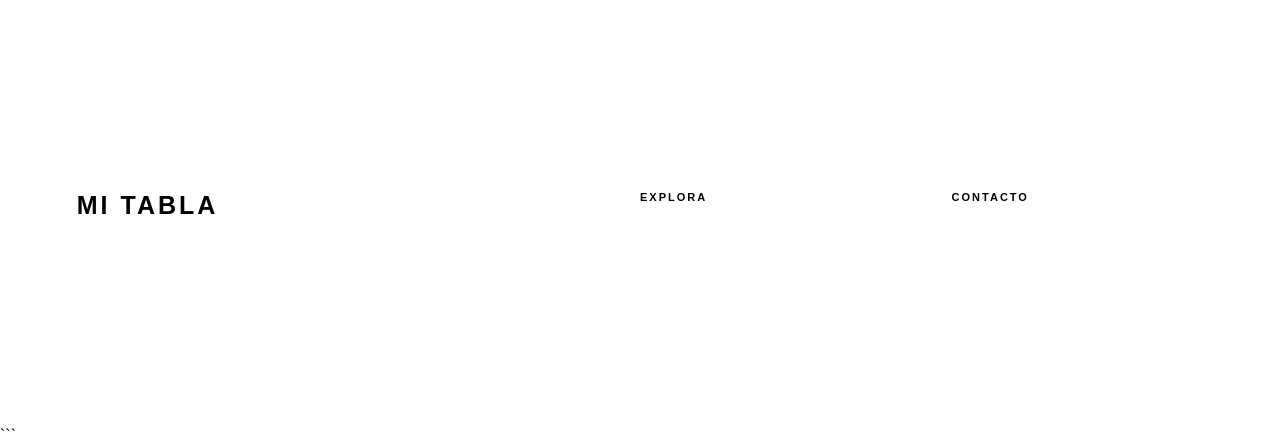
==== commit ebad91a3: "nuevo aspecto" ====
--- a/index.html
+++ b/index.html
@@ -1,3 +1,4 @@
+```html
 <!DOCTYPE html>
 <html lang="es">
 
@@ -5,300 +6,685 @@
     <meta charset="UTF-8">
     <meta name="viewport" content="width=device-width, initial-scale=1.0">
 
-    <title>Mi Tabla | Quesos y Carnes Frías</title>
+    <title>Mi Tabla | Tablas de quesos y charcutería</title>
 
     <link rel="stylesheet" href="CSS/styles.css">
 </head>
 
 <body>
 
-    <!-- Navegación -->
+    <!-- =========================
+         NAVEGACIÓN
+    ========================== -->
 
     <header class="navbar">
 
-        <div class="logo">
-            Mi Tabla
+        <a href="#" class="logo">
+            MI TABLA
+        </a>
+
+        <nav>
+            <ul class="nav-links">
+                <li><a href="#inicio">Inicio</a></li>
+                <li><a href="#tablas">Tablas</a></li>
+                <li><a href="#personaliza">Arma tu tabla</a></li>
+                <li><a href="#nosotros">Nosotros</a></li>
+                <li><a href="#contacto">Contacto</a></li>
+            </ul>
+        </nav>
+
+        <button class="carrito">
+            🛒
+        </button>
+
+    </header>
+
+
+    <!-- =========================
+         HERO
+    ========================== -->
+
+    <main>
+
+        <section class="hero" id="inicio">
+
+            <div class="hero-contenido">
+
+                <p class="hero-etiqueta">
+                    QUESOS · CHARCUTERÍA · COMPLEMENTOS
+                </p>
+
+                <h1>
+                    Una tabla hecha
+                    <span>para compartir.</span>
+                </h1>
+
+                <p class="hero-texto">
+                    Selecciona tus ingredientes favoritos y crea
+                    una tabla pensada para cada ocasión.
+                </p>
+
+                <a href="#personaliza" class="btn-principal">
+                    ARMA TU TABLA
+                </a>
+
+            </div>
+
+            <div class="hero-imagen">
+                <img src="img/hero.jpg" alt="Tabla de quesos y charcutería">
+            </div>
+
+        </section>
+
+
+        <!-- =========================
+             INTRO
+        ========================== -->
+
+        <section class="introduccion">
+
+            <p class="seccion-etiqueta">
+                NUESTRA SELECCIÓN
+            </p>
+
+            <h2>
+                Elige cómo quieres compartir
+            </h2>
+
+            <p>
+                Tablas preparadas con quesos, carnes frías,
+                frutas y complementos seleccionados para
+                crear una experiencia especial.
+            </p>
+
+        </section>
+
+
+        <!-- =========================
+             TABLAS
+        ========================== -->
+
+        <section class="catalogo" id="tablas">
+
+            <div class="seccion-header">
+
+                <div>
+                    <p class="seccion-etiqueta">
+                        TABLAS
+                    </p>
+
+                    <h2>
+                        Nuestras tablas
+                    </h2>
+                </div>
+
+                <a href="#personaliza" class="link-seccion">
+                    VER TODAS →
+                </a>
+
+            </div>
+
+
+            <div class="tablas">
+
+
+                <!-- TABLA PEQUEÑA -->
+
+                <article class="tabla-card">
+
+                    <div class="producto-imagen">
+    <img src="img/tabla-pequena.jpg" alt="Tabla pequeña">
+</div>
+
+                    <div class="producto-info">
+
+                        <p class="producto-categoria">
+                            PARA COMPARTIR
+                        </p>
+
+                        <h3>
+                            Tabla Pequeña
+                        </h3>
+
+                        <p>
+                            Ideal para 2 personas.
+                        </p>
+
+                        <div class="producto-footer">
+
+                            <strong>
+                                $350
+                            </strong>
+
+                            <button class="btn-producto">
+                                VER TABLA
+                            </button>
+
+                        </div>
+
+                    </div>
+
+                </article>
+
+
+                <!-- TABLA MEDIANA -->
+
+                <article class="tabla-card">
+
+                    <div class="producto-imagen">
+    <img src="img/tabla-mediana.jpg" alt="Tabla mediana">
+</div>
+
+                    <div class="producto-info">
+
+                        <p class="producto-categoria">
+                            PARA COMPARTIR
+                        </p>
+
+                        <h3>
+                            Tabla Mediana
+                        </h3>
+
+                        <p>
+                            Ideal para 4 personas.
+                        </p>
+
+                        <div class="producto-footer">
+
+                            <strong>
+                                $550
+                            </strong>
+
+                            <button class="btn-producto">
+                                VER TABLA
+                            </button>
+
+                        </div>
+
+                    </div>
+
+                </article>
+
+
+                <!-- TABLA GRANDE -->
+
+                <article class="tabla-card">
+
+                    <div class="producto-imagen">
+    <img src="img/tabla-grande.jpg" alt="Tabla grande">
+</div>
+
+                    <div class="producto-info">
+
+                        <p class="producto-categoria">
+                            PARA COMPARTIR
+                        </p>
+
+                        <h3>
+                            Tabla Grande
+                        </h3>
+
+                        <p>
+                            Ideal para 6 personas.
+                        </p>
+
+                        <div class="producto-footer">
+
+                            <strong>
+                                $750
+                            </strong>
+
+                            <button class="btn-producto">
+                                VER TABLA
+                            </button>
+
+                        </div>
+
+                    </div>
+
+                </article>
+
+            </div>
+
+        </section>
+
+
+        <!-- =========================
+             PERSONALIZA
+        ========================== -->
+
+        <section class="personaliza" id="personaliza">
+
+            <div class="personaliza-intro">
+
+                <p class="seccion-etiqueta">
+                    TU TABLA, TUS REGLAS
+                </p>
+
+                <h2>
+                    Arma tu tabla
+                </h2>
+
+                <p>
+                    Elige el tamaño y después agrega tus
+                    quesos, carnes frías y complementos favoritos.
+                </p>
+
+            </div>
+
+
+            <div class="constructor">
+
+
+                <!-- TAMAÑO -->
+
+                <div class="constructor-seccion">
+
+                    <h3>
+                        01. Elige el tamaño
+                    </h3>
+
+                    <div class="opciones-tabla">
+
+                        <button
+                            class="opcion-tabla"
+                            data-precio="350"
+                            data-personas="2">
+
+                            <span>
+                                PEQUEÑA
+                            </span>
+
+                            <small>
+                                2 personas
+                            </small>
+
+                            <strong>
+                                $350
+                            </strong>
+
+                        </button>
+
+
+                        <button
+                            class="opcion-tabla"
+                            data-precio="550"
+                            data-personas="4">
+
+                            <span>
+                                MEDIANA
+                            </span>
+
+                            <small>
+                                4 personas
+                            </small>
+
+                            <strong>
+                                $550
+                            </strong>
+
+                        </button>
+
+
+                        <button
+                            class="opcion-tabla"
+                            data-precio="750"
+                            data-personas="6">
+
+                            <span>
+                                GRANDE
+                            </span>
+
+                            <small>
+                                6 personas
+                            </small>
+
+                            <strong>
+                                $750
+                            </strong>
+
+                        </button>
+
+                    </div>
+
+                </div>
+
+
+                <!-- QUESOS -->
+
+                <div class="constructor-seccion">
+
+                    <h3>
+                        02. Elige tus quesos
+                    </h3>
+
+                    <div class="ingredientes">
+
+                        <label class="checkbox-opcion">
+
+                            <input
+                                type="checkbox"
+                                value="100">
+
+                            <span>
+                                Manchego
+                            </span>
+
+                        </label>
+
+
+                        <label class="checkbox-opcion">
+
+                            <input
+                                type="checkbox"
+                                value="120">
+
+                            <span>
+                                Brie
+                            </span>
+
+                        </label>
+
+
+                        <label class="checkbox-opcion">
+
+                            <input
+                                type="checkbox"
+                                value="110">
+
+                            <span>
+                                Gouda
+                            </span>
+
+                        </label>
+
+                    </div>
+
+                </div>
+
+
+                <!-- CARNES -->
+
+                <div class="constructor-seccion">
+
+                    <h3>
+                        03. Elige tus carnes frías
+                    </h3>
+
+                    <div class="ingredientes">
+
+                        <label class="checkbox-opcion">
+
+                            <input
+                                type="checkbox"
+                                value="150">
+
+                            <span>
+                                Jamón serrano
+                            </span>
+
+                        </label>
+
+
+                        <label class="checkbox-opcion">
+
+                            <input
+                                type="checkbox"
+                                value="130">
+
+                            <span>
+                                Salami
+                            </span>
+
+                        </label>
+
+
+                        <label class="checkbox-opcion">
+
+                            <input
+                                type="checkbox"
+                                value="100">
+
+                            <span>
+                                Peperoni
+                            </span>
+
+                        </label>
+
+                    </div>
+
+                </div>
+
+
+                <!-- COMPLEMENTOS -->
+
+                <div class="constructor-seccion">
+
+                    <h3>
+                        04. Agrega complementos
+                    </h3>
+
+                    <div class="ingredientes">
+
+                        <label class="checkbox-opcion">
+
+                            <input
+                                type="checkbox"
+                                value="35">
+
+                            <span>
+                                Uvas
+                            </span>
+
+                        </label>
+
+
+                        <label class="checkbox-opcion">
+
+                            <input
+                                type="checkbox"
+                                value="30">
+
+                            <span>
+                                Nueces
+                            </span>
+
+                        </label>
+
+
+                        <label class="checkbox-opcion">
+
+                            <input
+                                type="checkbox"
+                                value="40">
+
+                            <span>
+                                Mermelada
+                            </span>
+
+                        </label>
+
+                    </div>
+
+                </div>
+
+
+                <!-- RESUMEN -->
+
+                <div class="resumen">
+
+                    <div>
+
+                        <p>
+                            TOTAL
+                        </p>
+
+                        <strong id="total">
+                            $0
+                        </strong>
+
+                    </div>
+
+                    <button id="botonPedido">
+                        PEDIR POR WHATSAPP
+                    </button>
+
+                </div>
+
+            </div>
+
+        </section>
+
+
+        <!-- =========================
+             NOSOTROS
+        ========================== -->
+
+        <section class="nosotros" id="nosotros">
+
+            <div class="nosotros-imagen">
+    <img src="img/nosotros.jpg" alt="Tabla de quesos">
+</div>
+
+            <div class="nosotros-contenido">
+
+                <p class="seccion-etiqueta">
+                    SOBRE MI TABLA
+                </p>
+
+                <h2>
+                    Momentos que saben mejor juntos.
+                </h2>
+
+                <p>
+                    Creemos que una buena tabla no se trata
+                    solamente de quesos y carnes frías.
+                </p>
+
+                <p>
+                    Se trata de compartir, descubrir sabores
+                    y disfrutar un momento especial con las
+                    personas que quieres.
+                </p>
+
+                <a href="#personaliza" class="link-seccion">
+                    CREA TU TABLA →
+                </a>
+
+            </div>
+
+        </section>
+
+
+        <!-- =========================
+             EVENTOS
+        ========================== -->
+
+        <section class="eventos">
+
+            <div>
+
+                <p class="seccion-etiqueta">
+                    EVENTOS
+                </p>
+
+                <h2>
+                    ¿Tienes algo que celebrar?
+                </h2>
+
+                <p>
+                    También creamos tablas para reuniones,
+                    cumpleaños, celebraciones y eventos especiales.
+                </p>
+
+                <a href="#contacto" class="btn-principal">
+                    COTIZA TU EVENTO
+                </a>
+
+            </div>
+
+        </section>
+
+    </main>
+
+
+    <!-- =========================
+         FOOTER
+    ========================== -->
+
+    <footer id="contacto">
+
+        <div class="footer-contenido">
+
+            <div>
+
+                <h3>
+                    MI TABLA
+                </h3>
+
+                <p>
+                    Tablas hechas para compartir.
+                </p>
+
+            </div>
+
+
+            <div>
+
+                <h4>
+                    EXPLORA
+                </h4>
+
+                <a href="#tablas">
+                    Tablas
+                </a>
+
+                <a href="#personaliza">
+                    Arma tu tabla
+                </a>
+
+                <a href="#nosotros">
+                    Nosotros
+                </a>
+
+            </div>
+
+
+            <div>
+
+                <h4>
+                    CONTACTO
+                </h4>
+
+                <a href="#">
+                    WhatsApp
+                </a>
+
+                <a href="#">
+                    Instagram
+                </a>
+
+            </div>
+
         </div>
 
-        <nav>
-            <a href="#inicio">Inicio</a>
-            <a href="#tablas">Tablas</a>
-            <a href="#personaliza">Personaliza</a>
-        </nav>
-
-    </header>
-
-
-    <!-- Portada -->
-
-    <main>
-
-        <section id="inicio" class="hero">
-
-            <div class="hero-contenido">
-
-                <p class="subtitulo">
-                    Quesos · Carnes frías · Frutas · Complementos
-                </p>
-
-                <h1>
-                    Crea una tabla<br>
-                    a tu manera
-                </h1>
-
-                <p>
-                    Elige tus ingredientes favoritos y disfruta
-                    una tabla hecha especialmente para ti.
-                </p>
-
-                <button id="botonComenzar">
-                    Crear mi tabla
-                </button>
-
-            </div>
-
-        </section>
-
-
-        <!-- Tablas -->
-
-        <section id="tablas" class="seccion">
-
-            <h2>Nuestras tablas</h2>
-
-            <p class="descripcion">
-                Elige el tamaño que mejor se adapte a tu ocasión.
+
+        <div class="footer-bottom">
+
+            <p>
+                © 2026 Mi Tabla. Todos los derechos reservados.
             </p>
 
-
-            <div class="tablas-container">
-
-                <article class="tabla-card">
-
-                    <div class="tabla-imagen">
-                        🧀
-                    </div>
-
-                    <h3>Pequeña</h3>
-
-                    <p>
-                        Ideal para 2 personas.
-                    </p>
-
-                    <strong>$350</strong>
-
-                </article>
-
-
-                <article class="tabla-card">
-
-                    <div class="tabla-imagen">
-                        🧀🥩
-                    </div>
-
-                    <h3>Mediana</h3>
-
-                    <p>
-                        Ideal para 4 personas.
-                    </p>
-
-                    <strong>$550</strong>
-
-                </article>
-
-
-                <article class="tabla-card">
-
-                    <div class="tabla-imagen">
-                        🧀🥩🍇
-                    </div>
-
-                    <h3>Grande</h3>
-
-                    <p>
-                        Ideal para 6 personas.
-                    </p>
-
-                    <strong>$750</strong>
-
-                </article>
-
-            </div>
-
-        </section>
-
-
-        <!-- Personalización -->
-<section id="personaliza" class="constructor">
-
-    <div class="constructor-header">
-
-        <p class="subtitulo">
-            Personaliza tu pedido
-        </p>
-
-        <h2>Arma tu tabla</h2>
-
-        <p>
-            Elige el tamaño y después agrega tus ingredientes favoritos.
-        </p>
-
-    </div>
-
-
-    <div class="constructor-contenido">
-
-
-        <!-- TAMAÑO -->
-
-        <div class="opciones">
-
-            <h3>1. Elige el tamaño</h3>
-
-            <div class="opciones-grid">
-
-                <button class="opcion-tabla" data-precio="350">
-                    <span>Pequeña</span>
-                    <small>2 personas</small>
-                    <strong>$350</strong>
-                </button>
-
-                <button class="opcion-tabla" data-precio="550">
-                    <span>Mediana</span>
-                    <small>4 personas</small>
-                    <strong>$550</strong>
-                </button>
-
-                <button class="opcion-tabla" data-precio="750">
-                    <span>Grande</span>
-                    <small>6 personas</small>
-                    <strong>$750</strong>
-                </button>
-
-            </div>
-
         </div>
 
-
-        <!-- QUESOS -->
-
-        <div class="opciones">
-
-            <h3>2. Elige tus quesos</h3>
-
-            <label class="checkbox-opcion">
-                <input type="checkbox" value="100">
-                <span>Manchego</span>
-                <strong>+$100</strong>
-            </label>
-
-            <label class="checkbox-opcion">
-                <input type="checkbox" value="120">
-                <span>Brie</span>
-                <strong>+$120</strong>
-            </label>
-
-            <label class="checkbox-opcion">
-                <input type="checkbox" value="110">
-                <span>Gouda</span>
-                <strong>+$110</strong>
-            </label>
-
-        </div>
-
-
-        <!-- JAMONES -->
-
-        <div class="opciones">
-
-            <h3>3. Elige tus carnes frías</h3>
-
-            <label class="checkbox-opcion">
-                <input type="checkbox" value="150">
-                <span>Jamón serrano</span>
-                <strong>+$150</strong>
-            </label>
-
-            <label class="checkbox-opcion">
-                <input type="checkbox" value="130">
-                <span>Prosciutto</span>
-                <strong>+$130</strong>
-            </label>
-
-            <label class="checkbox-opcion">
-                <input type="checkbox" value="100">
-                <span>Salami</span>
-                <strong>+$100</strong>
-            </label>
-
-        </div>
-
-
-        <!-- EXTRAS -->
-
-        <div class="opciones">
-
-            <h3>4. Agrega extras</h3>
-
-            <label class="checkbox-opcion">
-                <input type="checkbox" value="35">
-                <span>Mermelada de higo</span>
-                <strong>+$35</strong>
-            </label>
-
-            <label class="checkbox-opcion">
-                <input type="checkbox" value="30">
-                <span>Nueces</span>
-                <strong>+$30</strong>
-            </label>
-
-            <label class="checkbox-opcion">
-                <input type="checkbox" value="40">
-                <span>Fresas</span>
-                <strong>+$40</strong>
-            </label>
-
-        </div>
-
-
-        <!-- RESUMEN -->
-
-        <div class="resumen">
-
-            <h3>Tu tabla</h3>
-
-            <p>
-                Total:
-            </p>
-
-            <div id="total">
-                $0
-            </div>
-
-            <button id="botonPedido">
-                Pedir por WhatsApp
-            </button>
-
-        </div>
-
-    </div>
-
-</section>
-
-    </main>
-
-
-    <footer>
-
-        <p>
-            © 2026 Mi Tabla
-        </p>
-
     </footer>
 
 
+    <!-- JAVASCRIPT -->
+
     <script src="JS/app.js"></script>
 
 </body>
 
-</html>+</html>
+```
--- a/CSS/styles.css
+++ b/CSS/styles.css
@@ -1,15 +1,12 @@
 ```css
-/* =========================
-   PALETA
-========================= */
-
 :root {
-    --cafe-oscuro: #592202;
+    --cafe: #592202;
     --dorado: #A66D03;
     --crema: #F2DDB6;
-    --naranja: #D98F4E;
+    --terracota: #D98F4E;
     --rojo: #BF2121;
     --blanco: #FFFFFF;
+    --negro: #241006;
 }
 
 
@@ -23,10 +20,24 @@
     box-sizing: border-box;
 }
 
+html {
+    scroll-behavior: smooth;
+}
+
 body {
-    font-family: Arial, sans-serif;
+    font-family: Arial, Helvetica, sans-serif;
     background: var(--crema);
-    color: var(--cafe-oscuro);
+    color: var(--cafe);
+}
+
+a {
+    text-decoration: none;
+    color: inherit;
+}
+
+button {
+    font-family: inherit;
+    cursor: pointer;
 }
 
 
@@ -35,92 +46,168 @@
 ========================= */
 
 .navbar {
-    background: var(--cafe-oscuro);
+    width: 100%;
+    padding: 22px 6%;
+    display: flex;
+    align-items: center;
+    justify-content: space-between;
+    background: var(--crema);
+    border-bottom: 1px solid rgba(89, 34, 2, 0.15);
+    position: sticky;
+    top: 0;
+    z-index: 1000;
+}
+
+.logo {
+    font-size: 25px;
+    font-weight: 800;
+    letter-spacing: 3px;
+    color: var(--cafe);
+}
+
+.nav-links {
+    display: flex;
+    gap: 30px;
+    list-style: none;
+}
+
+.nav-links a {
+    font-size: 13px;
+    font-weight: 600;
+    letter-spacing: 1px;
+    text-transform: uppercase;
+    transition: 0.3s;
+}
+
+.nav-links a:hover {
+    color: var(--rojo);
+}
+
+.carrito {
+    width: 42px;
+    height: 42px;
+    border: 1px solid var(--cafe);
+    border-radius: 50%;
+    background: transparent;
+    font-size: 18px;
+    transition: 0.3s;
+}
+
+.carrito:hover {
+    background: var(--cafe);
     color: var(--blanco);
-    padding: 20px 8%;
-    display: flex;
-    justify-content: space-between;
-    align-items: center;
-}
-
-.logo {
-    font-size: 24px;
+}
+
+
+/* =========================
+   HERO
+========================= */
+
+.hero {
+    min-height: 88vh;
+    padding: 70px 6%;
+    display: grid;
+    grid-template-columns: 1fr 1fr;
+    gap: 70px;
+    align-items: center;
+}
+
+.hero-contenido {
+    max-width: 600px;
+}
+
+.hero-etiqueta,
+.seccion-etiqueta,
+.producto-categoria {
+    font-size: 11px;
     font-weight: bold;
-    letter-spacing: 2px;
-}
-
-.nav-links {
-    display: flex;
-    gap: 25px;
-    list-style: none;
-}
-
-.nav-links a {
+    letter-spacing: 3px;
+    color: var(--dorado);
+}
+
+.hero h1 {
+    margin: 25px 0;
+    font-family: Georgia, "Times New Roman", serif;
+    font-size: clamp(50px, 6vw, 85px);
+    font-weight: 400;
+    line-height: 0.95;
+    color: var(--cafe);
+}
+
+.hero h1 span {
+    color: var(--rojo);
+    font-style: italic;
+}
+
+.hero-texto {
+    max-width: 480px;
+    font-size: 17px;
+    line-height: 1.7;
+    color: rgba(89, 34, 2, 0.8);
+}
+
+.btn-principal {
+    display: inline-block;
+    margin-top: 30px;
+    padding: 17px 28px;
+    background: var(--cafe);
     color: var(--blanco);
-    text-decoration: none;
+    font-size: 12px;
     font-weight: bold;
-}
-
-.nav-links a:hover {
-    color: var(--naranja);
-}
-
-
-/* =========================
-   HERO
-========================= */
-
-.hero {
-    min-height: 75vh;
-    padding: 100px 8%;
-    display: flex;
-    flex-direction: column;
-    justify-content: center;
-    align-items: flex-start;
-    background: var(--crema);
-}
-
-.hero small {
-    color: var(--dorado);
-    font-weight: bold;
-    letter-spacing: 2px;
-}
-
-.hero h1 {
-    font-size: 55px;
-    max-width: 700px;
-    margin: 20px 0;
-    color: var(--cafe-oscuro);
-}
-
-.hero p {
-    max-width: 600px;
-    font-size: 18px;
-    line-height: 1.6;
-}
-
-
-/* =========================
-   BOTONES
-========================= */
-
-button {
-    border: none;
-    cursor: pointer;
-    font-weight: bold;
-}
-
-.btn-principal {
-    margin-top: 30px;
-    padding: 15px 30px;
-    background: var(--dorado);
-    color: var(--blanco);
-    border-radius: 8px;
-    font-size: 16px;
+    letter-spacing: 1.5px;
+    transition: 0.3s;
 }
 
 .btn-principal:hover {
     background: var(--rojo);
+    transform: translateY(-2px);
+}
+
+
+/* IMAGEN HERO */
+
+.hero-imagen {
+    height: 600px;
+}
+
+.imagen-placeholder {
+    width: 100%;
+    height: 100%;
+    display: flex;
+    align-items: center;
+    justify-content: center;
+    background:
+        linear-gradient(
+            rgba(89, 34, 2, 0.1),
+            rgba(89, 34, 2, 0.1)
+        ),
+        var(--terracota);
+    font-size: 130px;
+}
+
+
+/* =========================
+   INTRODUCCIÓN
+========================= */
+
+.introduccion {
+    padding: 120px 20%;
+    text-align: center;
+    background: var(--blanco);
+}
+
+.introduccion h2 {
+    margin: 20px 0;
+    font-family: Georgia, "Times New Roman", serif;
+    font-size: clamp(38px, 5vw, 60px);
+    font-weight: 400;
+}
+
+.introduccion > p:last-child {
+    max-width: 650px;
+    margin: auto;
+    line-height: 1.8;
+    color: rgba(89, 34, 2, 0.75);
 }
 
 
@@ -129,47 +216,144 @@
 ========================= */
 
 .catalogo {
-    padding: 80px 8%;
+    padding: 110px 6%;
     background: var(--blanco);
 }
 
-.catalogo h2 {
-    text-align: center;
+.seccion-header {
+    display: flex;
+    align-items: flex-end;
+    justify-content: space-between;
     margin-bottom: 50px;
-    color: var(--cafe-oscuro);
+}
+
+.seccion-header h2,
+.personaliza h2,
+.nosotros h2,
+.eventos h2 {
+    margin-top: 15px;
+    font-family: Georgia, "Times New Roman", serif;
+    font-size: clamp(40px, 5vw, 60px);
+    font-weight: 400;
+}
+
+.link-seccion {
+    font-size: 12px;
+    font-weight: bold;
+    letter-spacing: 1px;
+    border-bottom: 1px solid var(--cafe);
+    padding-bottom: 5px;
+    transition: 0.3s;
+}
+
+.link-seccion:hover {
+    color: var(--rojo);
+    border-color: var(--rojo);
 }
 
 .tablas {
     display: grid;
     grid-template-columns: repeat(3, 1fr);
-    gap: 30px;
-}
+    gap: 25px;
+}
+
+
+/* =========================
+   TARJETAS PRODUCTO
+========================= */
 
 .tabla-card {
     background: var(--crema);
-    padding: 30px;
-    border-radius: 15px;
-    text-align: center;
-    border: 2px solid var(--naranja);
-    transition: 0.3s;
+    transition: 0.4s;
 }
 
 .tabla-card:hover {
-    transform: translateY(-5px);
-}
-
-.tabla-card .emoji {
-    font-size: 60px;
+    transform: translateY(-8px);
+}
+
+.producto-imagen {
+    height: 360px;
+    display: flex;
+    justify-content: center;
+    align-items: center;
+    background: var(--terracota);
+    overflow: hidden;
+}
+
+.producto-imagen span {
+    font-size: 100px;
+    transition: 0.4s;
+}
+
+.tabla-card:hover .producto-imagen span {
+    transform: scale(1.1);
+}
+
+.producto-info {
+    padding: 28px;
+}
+
+.producto-info h3 {
+    margin: 10px 0;
+    font-family: Georgia, "Times New Roman", serif;
+    font-size: 28px;
+    font-weight: 400;
+}
+
+.producto-info > p:not(.producto-categoria) {
+    color: rgba(89, 34, 2, 0.7);
+    font-size: 14px;
+}
+
+.producto-footer {
+    display: flex;
+    justify-content: space-between;
+    align-items: center;
+    margin-top: 25px;
+}
+
+.producto-footer strong {
+    font-size: 20px;
+}
+
+.btn-producto {
+    padding: 10px 15px;
+    border: 1px solid var(--cafe);
+    background: transparent;
+    color: var(--cafe);
+    font-size: 10px;
+    font-weight: bold;
+    letter-spacing: 1px;
+}
+
+.btn-producto:hover {
+    background: var(--cafe);
+    color: var(--blanco);
+}
+
+
+/* =========================
+   PERSONALIZA
+========================= */
+
+.personaliza {
+    padding: 120px 6%;
+    background: var(--crema);
+}
+
+.personaliza-intro {
+    max-width: 700px;
+    margin-bottom: 60px;
+}
+
+.personaliza-intro h2 {
     margin-bottom: 20px;
 }
 
-.tabla-card h3 {
-    color: var(--cafe-oscuro);
-    margin-bottom: 10px;
-}
-
-.tabla-card p {
-    line-height: 1.5;
+.personaliza-intro > p:last-child {
+    max-width: 550px;
+    line-height: 1.7;
+    color: rgba(89, 34, 2, 0.75);
 }
 
 
@@ -177,27 +361,27 @@
    CONSTRUCTOR
 ========================= */
 
-.personaliza {
-    padding: 80px 8%;
-    background: var(--crema);
-}
-
-.personaliza h2 {
-    text-align: center;
-    margin-bottom: 40px;
-}
-
 .constructor {
-    max-width: 900px;
+    max-width: 1000px;
     margin: auto;
+    padding: 50px;
     background: var(--blanco);
-    padding: 40px;
-    border-radius: 15px;
-}
-
-.constructor h3 {
-    margin-bottom: 20px;
-    color: var(--cafe-oscuro);
+}
+
+.constructor-seccion {
+    padding: 35px 0;
+    border-bottom: 1px solid rgba(89, 34, 2, 0.15);
+}
+
+.constructor-seccion:first-child {
+    padding-top: 0;
+}
+
+.constructor-seccion h3 {
+    margin-bottom: 25px;
+    font-size: 13px;
+    letter-spacing: 2px;
+    text-transform: uppercase;
 }
 
 
@@ -209,45 +393,71 @@
     display: grid;
     grid-template-columns: repeat(3, 1fr);
     gap: 15px;
-    margin-bottom: 40px;
 }
 
 .opcion-tabla {
-    padding: 20px;
-    border: 2px solid var(--naranja);
-    background: var(--blanco);
-    border-radius: 10px;
-    color: var(--cafe-oscuro);
+    padding: 25px;
+    display: flex;
+    flex-direction: column;
+    align-items: flex-start;
+    gap: 8px;
+    background: var(--crema);
+    border: 1px solid transparent;
+    color: var(--cafe);
+    text-align: left;
+    transition: 0.3s;
+}
+
+.opcion-tabla span {
+    font-size: 13px;
+    font-weight: bold;
+    letter-spacing: 1px;
+}
+
+.opcion-tabla small {
+    font-size: 12px;
+    opacity: 0.7;
+}
+
+.opcion-tabla strong {
+    margin-top: 10px;
+    font-size: 20px;
+}
+
+.opcion-tabla:hover {
+    border-color: var(--dorado);
+}
+
+.opcion-tabla.seleccionada {
+    background: var(--cafe);
+    color: var(--blanco);
+    border-color: var(--cafe);
+}
+
+
+/* =========================
+   INGREDIENTES
+========================= */
+
+.ingredientes {
+    display: grid;
+    grid-template-columns: repeat(3, 1fr);
+    gap: 10px;
+}
+
+.checkbox-opcion {
+    padding: 16px;
+    display: flex;
+    align-items: center;
+    gap: 10px;
+    background: var(--crema);
+    font-size: 14px;
+    cursor: pointer;
     transition: 0.2s;
 }
 
-.opcion-tabla:hover {
-    background: var(--crema);
-}
-
-.opcion-tabla.seleccionada {
-    background: var(--dorado);
-    color: var(--blanco);
-    border-color: var(--dorado);
-}
-
-
-/* =========================
-   INGREDIENTES
-========================= */
-
-.ingredientes {
-    margin-top: 30px;
-}
-
-.checkbox-opcion {
-    display: flex;
-    align-items: center;
-    gap: 10px;
-    padding: 12px;
-    margin-bottom: 8px;
-    background: var(--crema);
-    border-radius: 8px;
+.checkbox-opcion:hover {
+    background: #e9cca0;
 }
 
 .checkbox-opcion input {
@@ -261,28 +471,34 @@
 
 .resumen {
     margin-top: 40px;
-    padding: 25px;
-    background: var(--cafe-oscuro);
+    padding: 30px;
+    display: flex;
+    justify-content: space-between;
+    align-items: center;
+    background: var(--cafe);
     color: var(--blanco);
-    border-radius: 10px;
-}
-
-.resumen h3 {
-    color: var(--blanco);
+}
+
+.resumen p {
+    font-size: 10px;
+    letter-spacing: 2px;
 }
 
 #total {
-    font-size: 30px;
-    font-weight: bold;
-    color: var(--naranja);
-    margin: 15px 0;
+    display: block;
+    margin-top: 8px;
+    font-size: 32px;
+    color: var(--crema);
 }
 
 #botonPedido {
+    padding: 16px 25px;
     background: var(--rojo);
     color: var(--blanco);
-    padding: 15px 25px;
-    border-radius: 8px;
+    border: none;
+    font-size: 11px;
+    font-weight: bold;
+    letter-spacing: 1px;
 }
 
 #botonPedido:hover {
@@ -291,14 +507,132 @@
 
 
 /* =========================
+   NOSOTROS
+========================= */
+
+.nosotros {
+    padding: 120px 6%;
+    display: grid;
+    grid-template-columns: 1fr 1fr;
+    gap: 80px;
+    align-items: center;
+    background: var(--blanco);
+}
+
+.nosotros-imagen {
+    min-height: 550px;
+    display: flex;
+    align-items: center;
+    justify-content: center;
+    background: var(--dorado);
+}
+
+.nosotros-imagen span {
+    font-size: 120px;
+}
+
+.nosotros-contenido {
+    max-width: 550px;
+}
+
+.nosotros-contenido h2 {
+    margin-bottom: 25px;
+}
+
+.nosotros-contenido p:not(.seccion-etiqueta) {
+    margin-bottom: 18px;
+    line-height: 1.8;
+    color: rgba(89, 34, 2, 0.75);
+}
+
+
+/* =========================
+   EVENTOS
+========================= */
+
+.eventos {
+    padding: 120px 10%;
+    background: var(--terracota);
+    text-align: center;
+}
+
+.eventos > div {
+    max-width: 750px;
+    margin: auto;
+}
+
+.eventos .seccion-etiqueta {
+    color: var(--cafe);
+}
+
+.eventos h2 {
+    margin-bottom: 20px;
+}
+
+.eventos p:not(.seccion-etiqueta) {
+    max-width: 550px;
+    margin: auto;
+    line-height: 1.7;
+}
+
+.eventos .btn-principal {
+    background: var(--cafe);
+}
+
+
+/* =========================
    FOOTER
 ========================= */
 
 footer {
-    background: var(--cafe-oscuro);
+    background: var(--cafe);
     color: var(--blanco);
-    text-align: center;
-    padding: 30px;
+    padding: 70px 6% 25px;
+}
+
+.footer-contenido {
+    display: grid;
+    grid-template-columns: 2fr 1fr 1fr;
+    gap: 60px;
+    padding-bottom: 60px;
+}
+
+.footer-contenido h3 {
+    font-size: 25px;
+    letter-spacing: 3px;
+}
+
+.footer-contenido h4 {
+    margin-bottom: 20px;
+    font-size: 11px;
+    letter-spacing: 2px;
+    color: var(--naranja);
+}
+
+.footer-contenido p {
+    margin-top: 15px;
+    color: rgba(255, 255, 255, 0.7);
+}
+
+.footer-contenido a {
+    display: block;
+    margin-bottom: 12px;
+    font-size: 13px;
+    color: rgba(255, 255, 255, 0.8);
+}
+
+.footer-contenido a:hover {
+    color: var(--crema);
+}
+
+.footer-bottom {
+    padding-top: 25px;
+    border-top: 1px solid rgba(255, 255, 255, 0.15);
+}
+
+.footer-bottom p {
+    font-size: 11px;
+    color: rgba(255, 255, 255, 0.5);
 }
 
 
@@ -306,36 +640,136 @@
    RESPONSIVE
 ========================= */
 
-@media (max-width: 768px) {
-
-    .navbar {
-        flex-direction: column;
-        gap: 20px;
-    }
+@media (max-width: 900px) {
 
     .nav-links {
         gap: 15px;
     }
 
     .hero {
-        min-height: 65vh;
-        padding: 70px 6%;
-    }
-
-    .hero h1 {
-        font-size: 40px;
+        grid-template-columns: 1fr;
+        padding-top: 50px;
+    }
+
+    .hero-imagen {
+        height: 450px;
     }
 
     .tablas {
         grid-template-columns: 1fr;
     }
 
+    .producto-imagen {
+        height: 300px;
+    }
+
+    .nosotros {
+        grid-template-columns: 1fr;
+    }
+
+    .ingredientes {
+        grid-template-columns: 1fr 1fr;
+    }
+}
+
+
+@media (max-width: 650px) {
+
+    .navbar {
+        flex-wrap: wrap;
+        gap: 20px;
+    }
+
+    .nav-links {
+        order: 3;
+        width: 100%;
+        justify-content: center;
+        flex-wrap: wrap;
+    }
+
+    .hero {
+        min-height: auto;
+        padding: 70px 6%;
+    }
+
+    .hero h1 {
+        font-size: 48px;
+    }
+
+    .hero-imagen {
+        height: 350px;
+    }
+
+    .introduccion,
+    .catalogo,
+    .personaliza,
+    .nosotros,
+    .eventos {
+        padding-top: 80px;
+        padding-bottom: 80px;
+    }
+
+    .seccion-header {
+        display: block;
+    }
+
+    .seccion-header .link-seccion {
+        display: inline-block;
+        margin-top: 20px;
+    }
+
     .opciones-tabla {
         grid-template-columns: 1fr;
     }
 
+    .ingredientes {
+        grid-template-columns: 1fr;
+    }
+
     .constructor {
         padding: 25px;
     }
-}
-
+
+    .resumen {
+        flex-direction: column;
+        align-items: flex-start;
+        gap: 25px;
+    }
+
+    .footer-contenido {
+        grid-template-columns: 1fr;
+        gap: 40px;
+    }
+
+}
+```
+/* =========================
+   IMÁGENES
+========================= */
+
+.hero-imagen img {
+    width: 100%;
+    height: 100%;
+    object-fit: cover;
+    display: block;
+}
+
+.producto-imagen img {
+    width: 100%;
+    height: 100%;
+    object-fit: cover;
+    display: block;
+    transition: 0.5s;
+}
+
+.tabla-card:hover .producto-imagen img {
+    transform: scale(1.05);
+}
+
+.nosotros-imagen img {
+    width: 100%;
+    height: 100%;
+    min-height: 550px;
+    object-fit: cover;
+    display: block;
+}
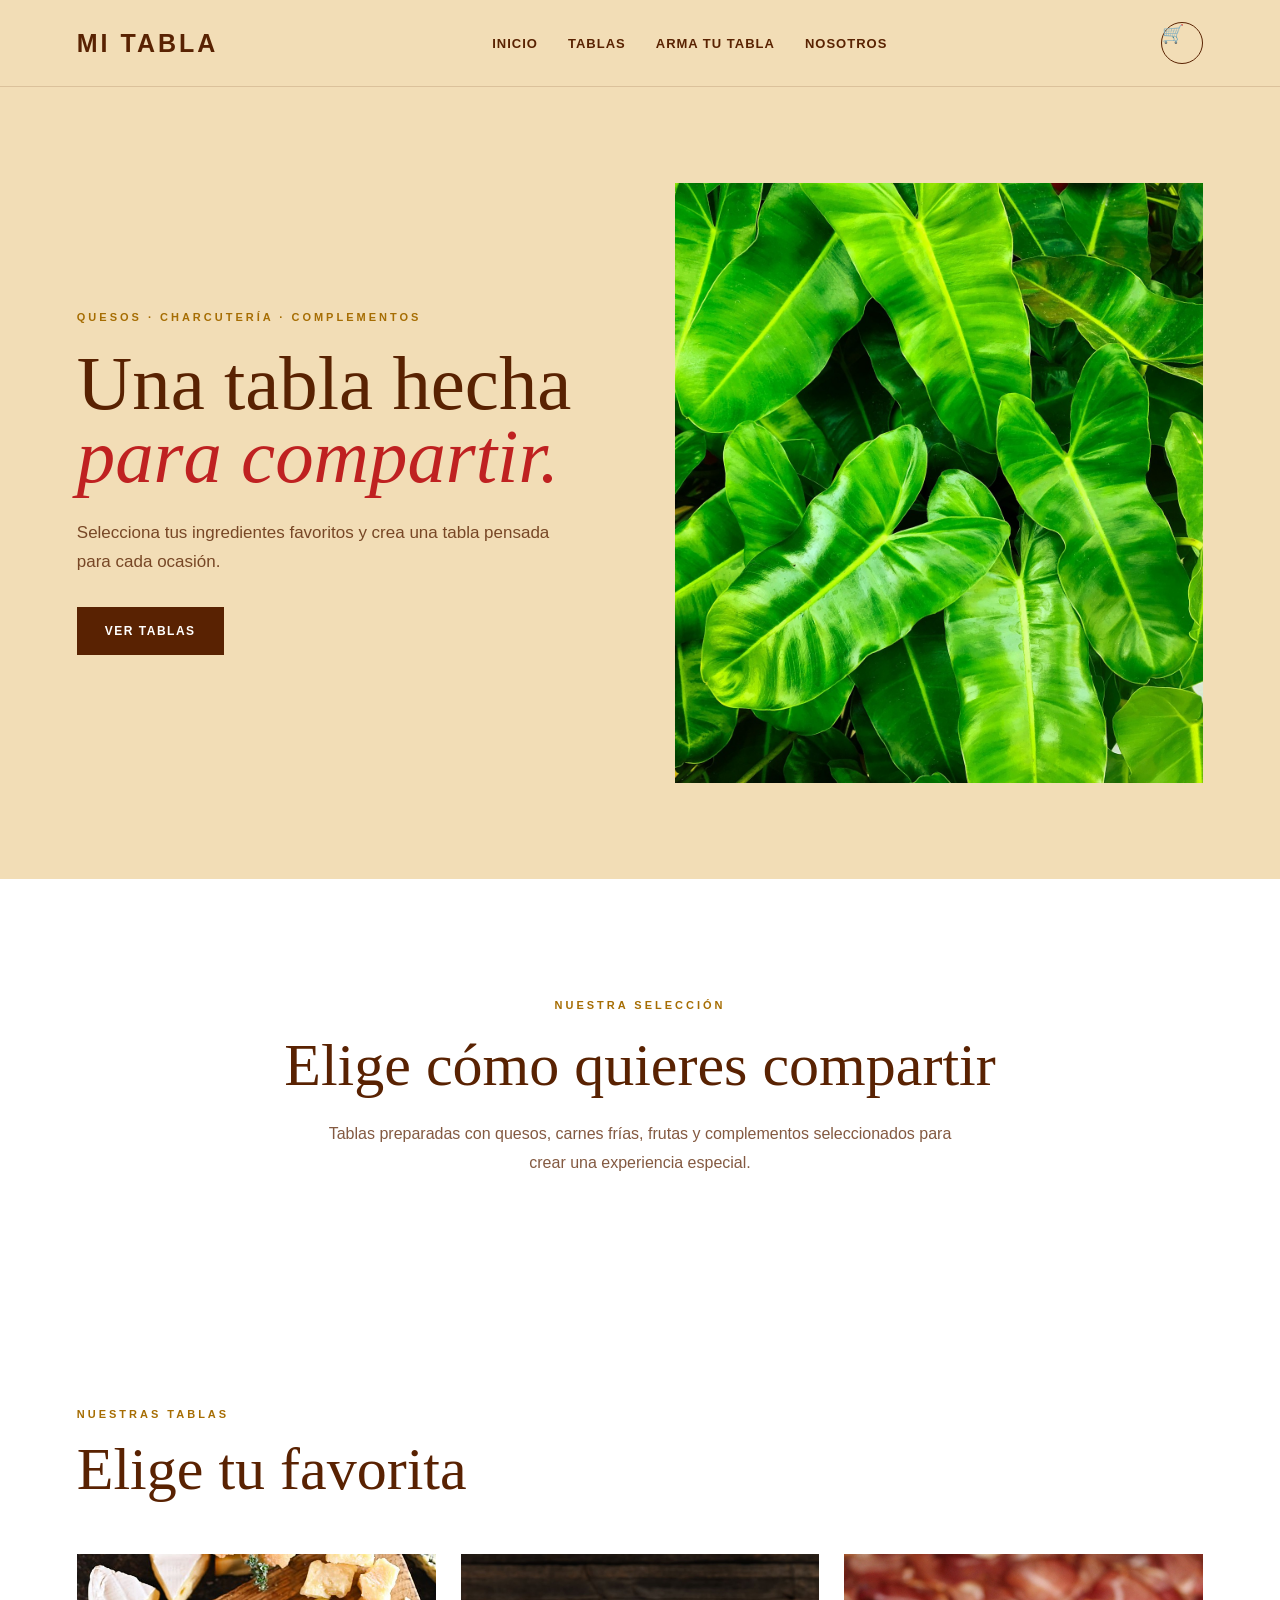
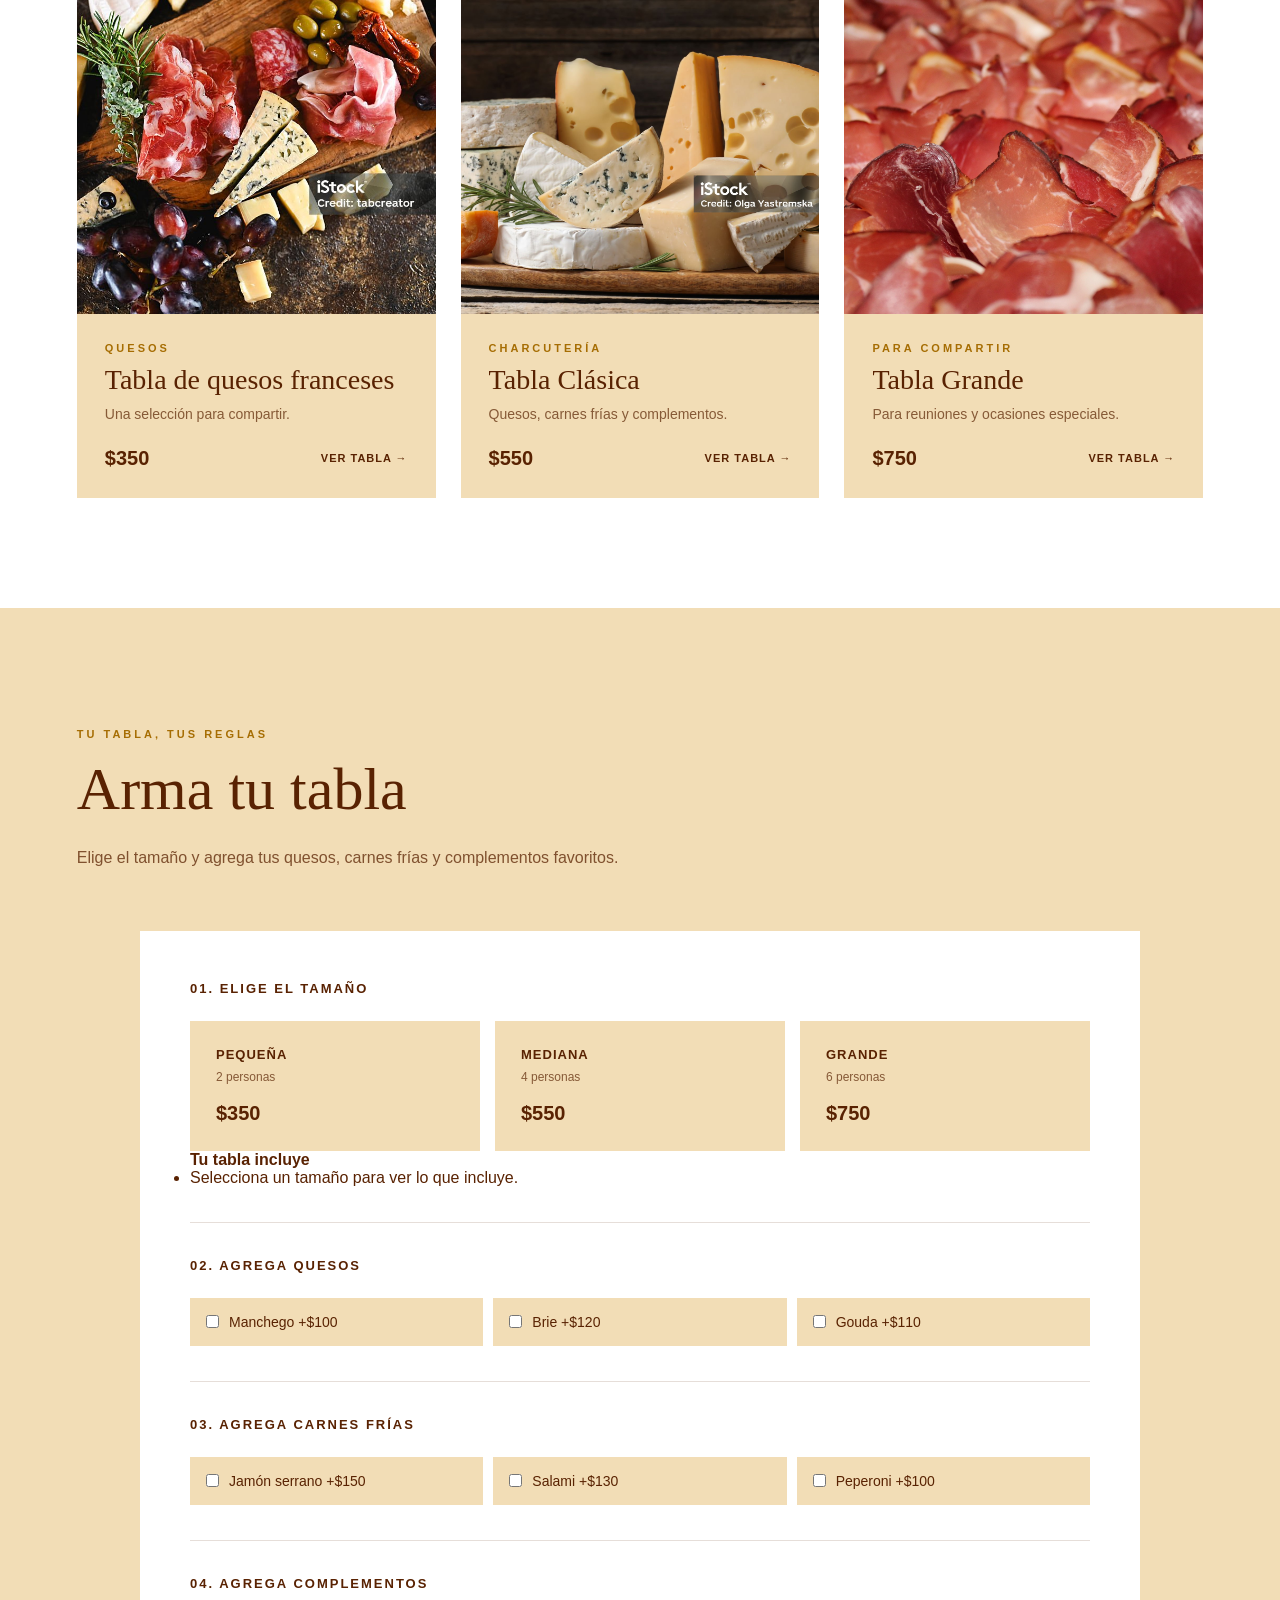
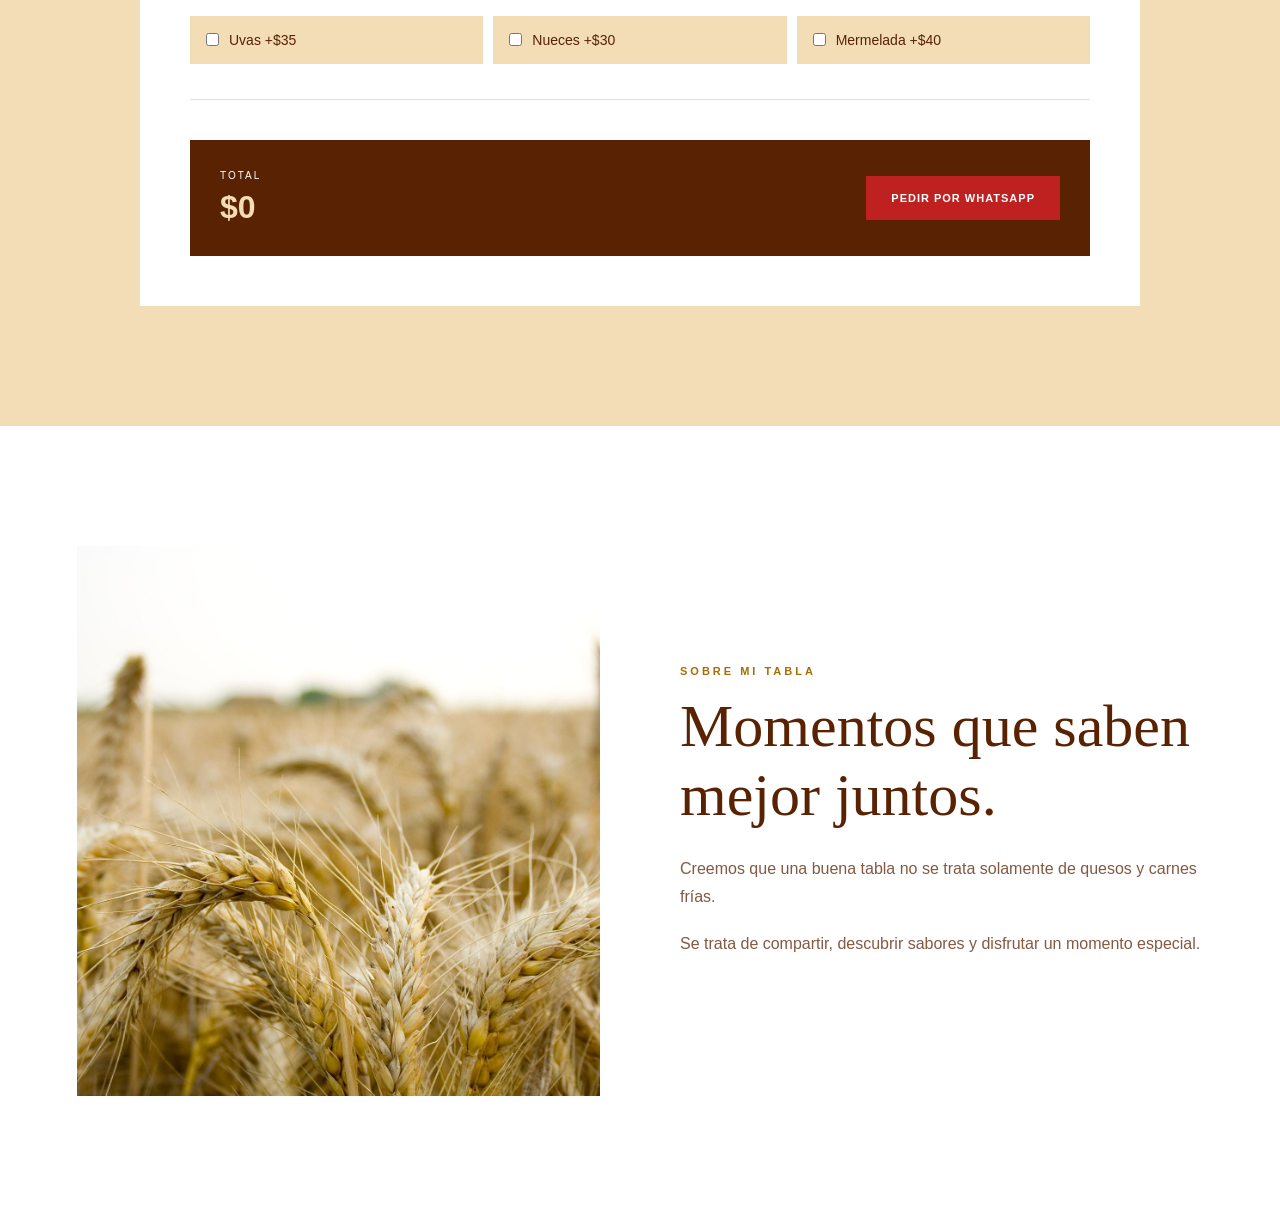
==== commit 1646a876: "se añadio actualizacion 3.0con ventan de extras en la img" ====
--- a/index.html
+++ b/index.html
@@ -1,4 +1,3 @@
-```html
 <!DOCTYPE html>
 <html lang="es">
 
@@ -13,38 +12,52 @@
 
 <body>
 
-    <!-- =========================
-         NAVEGACIÓN
-    ========================== -->
+    <!-- NAVEGACIÓN -->
 
     <header class="navbar">
 
-        <a href="#" class="logo">
+        <a href="index.html" class="logo">
             MI TABLA
         </a>
 
-        <nav>
+        <button class="menu-toggle" id="menuToggle">
+            ☰
+        </button>
+
+        <nav class="nav-menu" id="navMenu">
+
             <ul class="nav-links">
-                <li><a href="#inicio">Inicio</a></li>
-                <li><a href="#tablas">Tablas</a></li>
-                <li><a href="#personaliza">Arma tu tabla</a></li>
-                <li><a href="#nosotros">Nosotros</a></li>
-                <li><a href="#contacto">Contacto</a></li>
+
+                <li>
+                    <a href="index.html">Inicio</a>
+                </li>
+
+                <li>
+                    <a href="#tablas">Tablas</a>
+                </li>
+
+                <li>
+                    <a href="#personaliza">Arma tu tabla</a>
+                </li>
+
+                <li>
+                    <a href="#nosotros">Nosotros</a>
+                </li>
+
             </ul>
+
         </nav>
 
-        <button class="carrito">
+        <a href="#" class="carrito">
             🛒
-        </button>
+        </a>
 
     </header>
 
 
-    <!-- =========================
-         HERO
-    ========================== -->
-
     <main>
+
+        <!-- HERO -->
 
         <section class="hero" id="inicio">
 
@@ -64,22 +77,24 @@
                     una tabla pensada para cada ocasión.
                 </p>
 
-                <a href="#personaliza" class="btn-principal">
-                    ARMA TU TABLA
+                <a href="#tablas" class="btn-principal">
+                    VER TABLAS
                 </a>
 
             </div>
 
             <div class="hero-imagen">
-                <img src="img/hero.jpg" alt="Tabla de quesos y charcutería">
+
+                <img
+                    src="img/hero.jpg"
+                    alt="Tabla de quesos y charcutería">
+
             </div>
 
         </section>
 
 
-        <!-- =========================
-             INTRO
-        ========================== -->
+        <!-- INTRODUCCIÓN -->
 
         <section class="introduccion">
 
@@ -100,41 +115,133 @@
         </section>
 
 
-        <!-- =========================
-             TABLAS
-        ========================== -->
+        <!-- CATÁLOGO -->
 
         <section class="catalogo" id="tablas">
 
             <div class="seccion-header">
 
                 <div>
+
                     <p class="seccion-etiqueta">
-                        TABLAS
+                        NUESTRAS TABLAS
                     </p>
 
                     <h2>
-                        Nuestras tablas
+                        Elige tu favorita
                     </h2>
+
                 </div>
 
-                <a href="#personaliza" class="link-seccion">
-                    VER TODAS →
+            </div>
+
+
+            <div class="tablas">
+
+
+                <!-- PRODUCTO 1 -->
+
+                <a
+                    href="producto.html?producto=franceses"
+                    class="tabla-card">
+
+                    <div class="producto-imagen">
+
+                        <img
+                            src="img/tabla-pequena.jpg"
+                            alt="Tabla de quesos franceses">
+
+                    </div>
+
+                    <div class="producto-info">
+
+                        <p class="producto-categoria">
+                            QUESOS
+                        </p>
+
+                        <h3>
+                            Tabla de quesos franceses
+                        </h3>
+
+                        <p>
+                            Una selección para compartir.
+                        </p>
+
+                        <div class="producto-footer">
+
+                            <strong>
+                                $350
+                            </strong>
+
+                            <span class="ver-producto">
+                                VER TABLA →
+                            </span>
+
+                        </div>
+
+                    </div>
+
                 </a>
 
-            </div>
-
-
-            <div class="tablas">
-
-
-                <!-- TABLA PEQUEÑA -->
-
-                <article class="tabla-card">
+
+                <!-- PRODUCTO 2 -->
+
+                <a
+                    href="producto.html?producto=clasica"
+                    class="tabla-card">
 
                     <div class="producto-imagen">
-    <img src="img/tabla-pequena.jpg" alt="Tabla pequeña">
-</div>
+
+                        <img
+                            src="img/tabla-mediana.jpg"
+                            alt="Tabla clásica">
+
+                    </div>
+
+                    <div class="producto-info">
+
+                        <p class="producto-categoria">
+                            CHARCUTERÍA
+                        </p>
+
+                        <h3>
+                            Tabla Clásica
+                        </h3>
+
+                        <p>
+                            Quesos, carnes frías y complementos.
+                        </p>
+
+                        <div class="producto-footer">
+
+                            <strong>
+                                $550
+                            </strong>
+
+                            <span class="ver-producto">
+                                VER TABLA →
+                            </span>
+
+                        </div>
+
+                    </div>
+
+                </a>
+
+
+                <!-- PRODUCTO 3 -->
+
+                <a
+                    href="producto.html?producto=grande"
+                    class="tabla-card">
+
+                    <div class="producto-imagen">
+
+                        <img
+                            src="img/tabla-grande.jpg"
+                            alt="Tabla grande">
+
+                    </div>
 
                     <div class="producto-info">
 
@@ -143,89 +250,11 @@
                         </p>
 
                         <h3>
-                            Tabla Pequeña
-                        </h3>
-
-                        <p>
-                            Ideal para 2 personas.
-                        </p>
-
-                        <div class="producto-footer">
-
-                            <strong>
-                                $350
-                            </strong>
-
-                            <button class="btn-producto">
-                                VER TABLA
-                            </button>
-
-                        </div>
-
-                    </div>
-
-                </article>
-
-
-                <!-- TABLA MEDIANA -->
-
-                <article class="tabla-card">
-
-                    <div class="producto-imagen">
-    <img src="img/tabla-mediana.jpg" alt="Tabla mediana">
-</div>
-
-                    <div class="producto-info">
-
-                        <p class="producto-categoria">
-                            PARA COMPARTIR
-                        </p>
-
-                        <h3>
-                            Tabla Mediana
-                        </h3>
-
-                        <p>
-                            Ideal para 4 personas.
-                        </p>
-
-                        <div class="producto-footer">
-
-                            <strong>
-                                $550
-                            </strong>
-
-                            <button class="btn-producto">
-                                VER TABLA
-                            </button>
-
-                        </div>
-
-                    </div>
-
-                </article>
-
-
-                <!-- TABLA GRANDE -->
-
-                <article class="tabla-card">
-
-                    <div class="producto-imagen">
-    <img src="img/tabla-grande.jpg" alt="Tabla grande">
-</div>
-
-                    <div class="producto-info">
-
-                        <p class="producto-categoria">
-                            PARA COMPARTIR
-                        </p>
-
-                        <h3>
                             Tabla Grande
                         </h3>
 
                         <p>
-                            Ideal para 6 personas.
+                            Para reuniones y ocasiones especiales.
                         </p>
 
                         <div class="producto-footer">
@@ -234,24 +263,22 @@
                                 $750
                             </strong>
 
-                            <button class="btn-producto">
-                                VER TABLA
-                            </button>
+                            <span class="ver-producto">
+                                VER TABLA →
+                            </span>
 
                         </div>
 
                     </div>
 
-                </article>
+                </a>
 
             </div>
 
         </section>
 
 
-        <!-- =========================
-             PERSONALIZA
-        ========================== -->
+        <!-- PERSONALIZA -->
 
         <section class="personaliza" id="personaliza">
 
@@ -266,15 +293,14 @@
                 </h2>
 
                 <p>
-                    Elige el tamaño y después agrega tus
-                    quesos, carnes frías y complementos favoritos.
+                    Elige el tamaño y agrega tus quesos,
+                    carnes frías y complementos favoritos.
                 </p>
 
             </div>
 
 
             <div class="constructor">
-
 
                 <!-- TAMAÑO -->
 
@@ -347,6 +373,23 @@
 
                     </div>
 
+
+                    <div class="incluidos-box">
+
+                        <h4>
+                            Tu tabla incluye
+                        </h4>
+
+                        <ul id="incluidos">
+
+                            <li>
+                                Selecciona un tamaño para ver lo que incluye.
+                            </li>
+
+                        </ul>
+
+                    </div>
+
                 </div>
 
 
@@ -355,45 +398,39 @@
                 <div class="constructor-seccion">
 
                     <h3>
-                        02. Elige tus quesos
+                        02. Agrega quesos
                     </h3>
 
                     <div class="ingredientes">
 
                         <label class="checkbox-opcion">
 
-                            <input
-                                type="checkbox"
-                                value="100">
-
-                            <span>
-                                Manchego
-                            </span>
-
-                        </label>
-
-
-                        <label class="checkbox-opcion">
-
-                            <input
-                                type="checkbox"
-                                value="120">
-
-                            <span>
-                                Brie
-                            </span>
-
-                        </label>
-
-
-                        <label class="checkbox-opcion">
-
-                            <input
-                                type="checkbox"
-                                value="110">
-
-                            <span>
-                                Gouda
+                            <input type="checkbox" value="100">
+
+                            <span>
+                                Manchego +$100
+                            </span>
+
+                        </label>
+
+
+                        <label class="checkbox-opcion">
+
+                            <input type="checkbox" value="120">
+
+                            <span>
+                                Brie +$120
+                            </span>
+
+                        </label>
+
+
+                        <label class="checkbox-opcion">
+
+                            <input type="checkbox" value="110">
+
+                            <span>
+                                Gouda +$110
                             </span>
 
                         </label>
@@ -408,45 +445,39 @@
                 <div class="constructor-seccion">
 
                     <h3>
-                        03. Elige tus carnes frías
+                        03. Agrega carnes frías
                     </h3>
 
                     <div class="ingredientes">
 
                         <label class="checkbox-opcion">
 
-                            <input
-                                type="checkbox"
-                                value="150">
-
-                            <span>
-                                Jamón serrano
-                            </span>
-
-                        </label>
-
-
-                        <label class="checkbox-opcion">
-
-                            <input
-                                type="checkbox"
-                                value="130">
-
-                            <span>
-                                Salami
-                            </span>
-
-                        </label>
-
-
-                        <label class="checkbox-opcion">
-
-                            <input
-                                type="checkbox"
-                                value="100">
-
-                            <span>
-                                Peperoni
+                            <input type="checkbox" value="150">
+
+                            <span>
+                                Jamón serrano +$150
+                            </span>
+
+                        </label>
+
+
+                        <label class="checkbox-opcion">
+
+                            <input type="checkbox" value="130">
+
+                            <span>
+                                Salami +$130
+                            </span>
+
+                        </label>
+
+
+                        <label class="checkbox-opcion">
+
+                            <input type="checkbox" value="100">
+
+                            <span>
+                                Peperoni +$100
                             </span>
 
                         </label>
@@ -468,38 +499,32 @@
 
                         <label class="checkbox-opcion">
 
-                            <input
-                                type="checkbox"
-                                value="35">
-
-                            <span>
-                                Uvas
-                            </span>
-
-                        </label>
-
-
-                        <label class="checkbox-opcion">
-
-                            <input
-                                type="checkbox"
-                                value="30">
-
-                            <span>
-                                Nueces
-                            </span>
-
-                        </label>
-
-
-                        <label class="checkbox-opcion">
-
-                            <input
-                                type="checkbox"
-                                value="40">
-
-                            <span>
-                                Mermelada
+                            <input type="checkbox" value="35">
+
+                            <span>
+                                Uvas +$35
+                            </span>
+
+                        </label>
+
+
+                        <label class="checkbox-opcion">
+
+                            <input type="checkbox" value="30">
+
+                            <span>
+                                Nueces +$30
+                            </span>
+
+                        </label>
+
+
+                        <label class="checkbox-opcion">
+
+                            <input type="checkbox" value="40">
+
+                            <span>
+                                Mermelada +$40
                             </span>
 
                         </label>
@@ -536,15 +561,17 @@
         </section>
 
 
-        <!-- =========================
-             NOSOTROS
-        ========================== -->
+        <!-- NOSOTROS -->
 
         <section class="nosotros" id="nosotros">
 
             <div class="nosotros-imagen">
-    <img src="img/nosotros.jpg" alt="Tabla de quesos">
-</div>
+
+                <img
+                    src="img/nosotros.jpg"
+                    alt="Tabla de quesos">
+
+            </div>
 
             <div class="nosotros-contenido">
 
@@ -563,128 +590,18 @@
 
                 <p>
                     Se trata de compartir, descubrir sabores
-                    y disfrutar un momento especial con las
-                    personas que quieres.
+                    y disfrutar un momento especial.
                 </p>
 
-                <a href="#personaliza" class="link-seccion">
-                    CREA TU TABLA →
-                </a>
-
             </div>
 
         </section>
 
-
-        <!-- =========================
-             EVENTOS
-        ========================== -->
-
-        <section class="eventos">
-
-            <div>
-
-                <p class="seccion-etiqueta">
-                    EVENTOS
-                </p>
-
-                <h2>
-                    ¿Tienes algo que celebrar?
-                </h2>
-
-                <p>
-                    También creamos tablas para reuniones,
-                    cumpleaños, celebraciones y eventos especiales.
-                </p>
-
-                <a href="#contacto" class="btn-principal">
-                    COTIZA TU EVENTO
-                </a>
-
-            </div>
-
-        </section>
-
     </main>
 
 
-    <!-- =========================
-         FOOTER
-    ========================== -->
-
-    <footer id="contacto">
-
-        <div class="footer-contenido">
-
-            <div>
-
-                <h3>
-                    MI TABLA
-                </h3>
-
-                <p>
-                    Tablas hechas para compartir.
-                </p>
-
-            </div>
-
-
-            <div>
-
-                <h4>
-                    EXPLORA
-                </h4>
-
-                <a href="#tablas">
-                    Tablas
-                </a>
-
-                <a href="#personaliza">
-                    Arma tu tabla
-                </a>
-
-                <a href="#nosotros">
-                    Nosotros
-                </a>
-
-            </div>
-
-
-            <div>
-
-                <h4>
-                    CONTACTO
-                </h4>
-
-                <a href="#">
-                    WhatsApp
-                </a>
-
-                <a href="#">
-                    Instagram
-                </a>
-
-            </div>
-
-        </div>
-
-
-        <div class="footer-bottom">
-
-            <p>
-                © 2026 Mi Tabla. Todos los derechos reservados.
-            </p>
-
-        </div>
-
-    </footer>
-
-
-    <!-- JAVASCRIPT -->
-
     <script src="JS/app.js"></script>
 
 </body>
 
-</html>
-```
+</html>
--- a/CSS/styles.css
+++ b/CSS/styles.css
@@ -1,4 +1,4 @@
-```css
+
 :root {
     --cafe: #592202;
     --dorado: #A66D03;
@@ -742,7 +742,7 @@
     }
 
 }
-```
+
 /* =========================
    IMÁGENES
 ========================= */
@@ -773,3 +773,275 @@
     object-fit: cover;
     display: block;
 }
+/* ==========================================
+   MENÚ MÓVIL
+========================================== */
+
+.menu-toggle {
+    display: none;
+    background: transparent;
+    border: none;
+    color: var(--cafe);
+    font-size: 28px;
+    cursor: pointer;
+}
+
+
+/* ==========================================
+   TARJETAS CLICABLES
+========================================== */
+
+.tabla-card {
+    display: block;
+    color: inherit;
+    cursor: pointer;
+}
+
+.ver-producto {
+    font-size: 11px;
+    font-weight: bold;
+    letter-spacing: 1px;
+}
+
+.tabla-card:hover .ver-producto {
+    color: var(--rojo);
+}
+
+
+/* ==========================================
+   PÁGINA DE PRODUCTO
+========================================== */
+
+.producto-detalle {
+    min-height: 85vh;
+    padding: 80px 6%;
+    display: grid;
+    grid-template-columns: 1fr 1fr;
+    gap: 80px;
+    align-items: center;
+    background: var(--crema);
+}
+
+.producto-detalle-imagen {
+    height: 650px;
+    overflow: hidden;
+}
+
+.producto-detalle-imagen img {
+    width: 100%;
+    height: 100%;
+    object-fit: cover;
+}
+
+.producto-detalle-info {
+    max-width: 550px;
+}
+
+.producto-detalle-info h1 {
+    margin: 20px 0;
+    font-family: Georgia, "Times New Roman", serif;
+    font-size: clamp(45px, 5vw, 70px);
+    font-weight: 400;
+    line-height: 1;
+}
+
+.producto-descripcion {
+    line-height: 1.7;
+    color: rgba(89, 34, 2, 0.75);
+    margin-bottom: 25px;
+}
+
+.producto-precio {
+    font-size: 28px;
+    font-weight: bold;
+    margin-bottom: 35px;
+}
+
+
+/* ==========================================
+   DETALLES
+========================================== */
+
+.detalle-seccion {
+    padding: 25px 0;
+    border-top: 1px solid rgba(89, 34, 2, 0.2);
+}
+
+.detalle-seccion h3 {
+    margin-bottom: 18px;
+    font-size: 13px;
+    text-transform: uppercase;
+    letter-spacing: 2px;
+}
+
+.detalle-seccion ul {
+    list-style: none;
+}
+
+.detalle-seccion li {
+    margin-bottom: 8px;
+}
+
+
+/* ==========================================
+   EXTRAS
+========================================== */
+
+.extras {
+    display: flex;
+    flex-direction: column;
+    gap: 8px;
+}
+
+.extra-opcion {
+    display: grid;
+    grid-template-columns: 20px 1fr auto;
+    gap: 10px;
+    align-items: center;
+    padding: 15px;
+    background: var(--blanco);
+    cursor: pointer;
+    transition: 0.2s;
+}
+
+.extra-opcion:hover {
+    background: #e9cca0;
+}
+
+.extra-opcion input {
+    accent-color: var(--rojo);
+}
+
+.extra-opcion strong {
+    font-size: 14px;
+}
+
+
+/* ==========================================
+   TOTAL PRODUCTO
+========================================== */
+
+.producto-total {
+    display: flex;
+    justify-content: space-between;
+    align-items: center;
+    margin-top: 30px;
+    padding: 20px 0;
+    border-top: 2px solid var(--cafe);
+}
+
+.producto-total strong {
+    font-size: 30px;
+}
+
+
+/* ==========================================
+   BOTÓN CARRITO
+========================================== */
+
+.btn-agregar {
+    width: 100%;
+    padding: 18px;
+    background: var(--rojo);
+    color: var(--blanco);
+    border: none;
+    font-size: 12px;
+    font-weight: bold;
+    letter-spacing: 1.5px;
+    cursor: pointer;
+    transition: 0.3s;
+}
+
+.btn-agregar:hover {
+    background: var(--cafe);
+}
+
+.volver {
+    display: inline-block;
+    margin-top: 20px;
+    font-size: 12px;
+    font-weight: bold;
+}
+
+
+/* ==========================================
+   RESPONSIVE
+========================================== */
+
+@media (max-width: 700px) {
+
+    .navbar {
+        position: relative;
+        padding: 18px 5%;
+    }
+
+    .menu-toggle {
+        display: block;
+        order: 2;
+    }
+
+    .carrito {
+        order: 3;
+    }
+
+    .nav-menu {
+        display: none;
+        position: absolute;
+        top: 100%;
+        left: 0;
+        width: 100%;
+        background: var(--cafe);
+        padding: 20px 5%;
+        z-index: 999;
+    }
+
+    .nav-menu.menu-abierto {
+        display: block;
+        animation: menuEntrada 0.25s ease;
+    }
+
+    .nav-links {
+        flex-direction: column;
+        gap: 0;
+    }
+
+    .nav-links li {
+        border-bottom: 1px solid rgba(255,255,255,0.15);
+    }
+
+    .nav-links a {
+        display: block;
+        padding: 17px 5px;
+        color: var(--blanco);
+    }
+
+    .nav-links a:hover {
+        color: var(--terracota);
+    }
+
+    .producto-detalle {
+        grid-template-columns: 1fr;
+        gap: 40px;
+        padding: 50px 5%;
+    }
+
+    .producto-detalle-imagen {
+        height: 400px;
+    }
+
+}
+
+
+@keyframes menuEntrada {
+
+    from {
+        opacity: 0;
+        transform: translateY(-10px);
+    }
+
+    to {
+        opacity: 1;
+        transform: translateY(0);
+    }
+
+}
